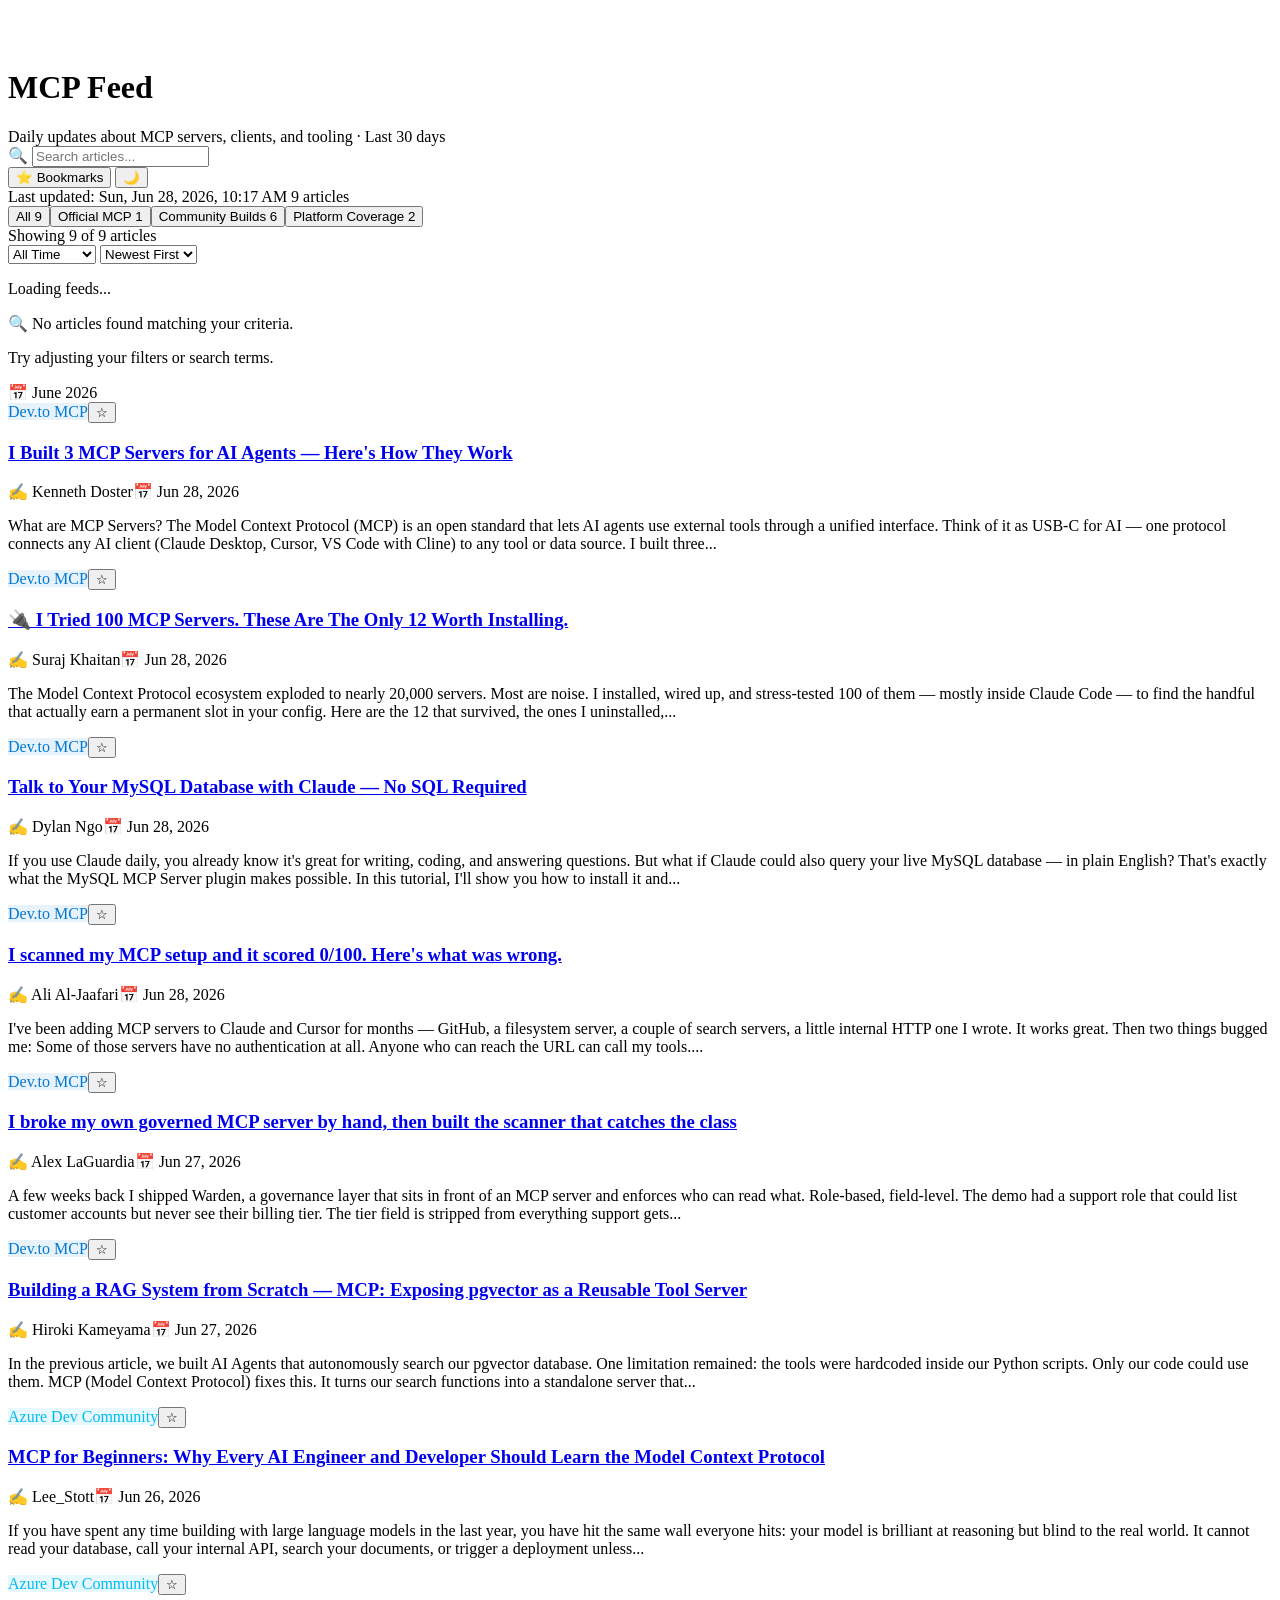
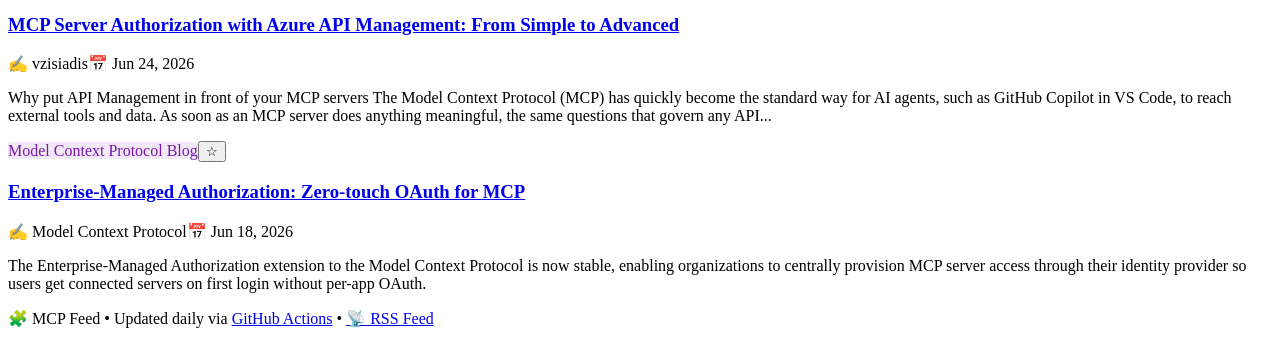
==== index.html @ 8c9f52d8 "All" ====
<!DOCTYPE html>
<html lang="en" data-theme="light">
<head>
  <meta charset="UTF-8">
  <meta name="viewport" content="width=device-width, initial-scale=1.0">
  <title>MCP Feed</title>
  <meta name="description" content="Daily aggregated news about Model Context Protocol (MCP) servers, clients, tooling, and security.">
  <!-- Open Graph -->
  <meta property="og:type" content="website">
  <meta property="og:title" content="MCP Feed">
  <meta property="og:description" content="Daily aggregated news about Model Context Protocol (MCP) servers, clients, tooling, and security.">
  <meta property="og:url" content="https://ai-kennis.nl">
  <meta property="og:image" content="https://ai-kennis.nl/og-image.png">
  <meta property="og:image:width" content="1200">
  <meta property="og:image:height" content="630">
  <!-- Twitter Card -->
  <meta name="twitter:card" content="summary_large_image">
  <meta name="twitter:title" content="MCP Feed">
  <meta name="twitter:description" content="Daily aggregated news about Model Context Protocol (MCP) servers, clients, tooling, and security.">
  <meta name="twitter:image" content="https://ai-kennis.nl/og-image.png">
  <!-- PWA -->
  <meta name="theme-color" content="#0078D4">
  <link rel="manifest" href="manifest.json">
  <link rel="apple-touch-icon" href="icons/icon-192.png">
  <!-- RSS -->
  <link rel="alternate" type="application/rss+xml" title="MCP Feed" href="data/mcp-feed.xml">
  <link rel="icon" href="data:image/svg+xml,<svg xmlns=%22http://www.w3.org/2000/svg%22 viewBox=%220 0 100 100%22><text y=%22.9em%22 font-size=%2290%22>☁️</text></svg>">
  <link rel="stylesheet" href="css/styles.css">
  <!-- Google Analytics -->
  <script async src="https://www.googletagmanager.com/gtag/js?id=G-DWJ9GXBL0M"></script>
  <script>
    window.dataLayer = window.dataLayer || [];
    function gtag(){dataLayer.push(arguments);}
    gtag('js', new Date());
    gtag('config', 'G-DWJ9GXBL0M');
  </script>
  <!-- Microsoft Clarity -->
  <script type="text/javascript">
    (function(c,l,a,r,i,t,y){
        c[a]=c[a]||function(){(c[a].q=c[a].q||[]).push(arguments)};
        t=l.createElement(r);t.async=1;t.src="https://www.clarity.ms/tag/"+i;
        y=l.getElementsByTagName(r)[0];y.parentNode.insertBefore(t,y);
    })(window, document, "clarity", "script", "vub6kkd744");
  </script>
</head>
<body>
  <header>
    <div class="header-content">
      <div class="logo">
        <svg width="36" height="36" viewBox="0 0 96 96" fill="none" xmlns="http://www.w3.org/2000/svg">
          <path d="M27.2 69.6L47.6 24H58.8L34 69.6H27.2ZM20 69.6L40.4 24H51.6L26.8 69.6H20ZM56.4 69.6L64 54.4L70.4 40L76 69.6H56.4Z" fill="white"/>
        </svg>
        <div>
          <h1>MCP Feed</h1>
          <span class="subtitle">Daily updates about MCP servers, clients, and tooling · Last 30 days</span>
        </div>
      </div>
      <div class="header-actions">
        <div class="search-box">
          <span class="search-icon">🔍</span>
          <input type="text" id="search-input" placeholder="Search articles..." autocomplete="off">
        </div>
        <button id="bookmarks-toggle" title="Show bookmarked articles">⭐ Bookmarks</button>
        <button id="theme-toggle" title="Toggle dark mode">🌙</button>
      </div>
    </div>
    <div class="stats-bar">
      <span id="last-updated">Loading...</span>
      <span id="total-count"></span>
    </div>
  </header>

  <div class="filters">
    <div class="filter-scroll">
      <div class="filter-pills" id="filter-pills">
        <button class="pill active" data-filter="all">All</button>
      </div>
    </div>
  </div>

  <main>
    <div id="ai-summary" class="ai-summary" style="display:none;"></div>

    <div class="controls">
      <span id="showing-count"></span>
      <div class="controls-right">
        <select id="date-filter">
          <option value="all">All Time</option>
          <option value="today">Today</option>
          <option value="week">This Week</option>
          <option value="month">This Month</option>
        </select>
        <select id="sort-by">
          <option value="date-desc">Newest First</option>
          <option value="date-asc">Oldest First</option>
          <option value="blog">By Blog</option>
        </select>
      </div>
    </div>

    <div id="loading" class="loading">
      <div class="loading-spinner"></div>
      <p>Loading feeds...</p>
    </div>

    <div id="no-results" class="no-results">
      <p>🔍 No articles found matching your criteria.</p>
      <p>Try adjusting your filters or search terms.</p>
    </div>

    <div class="articles-grid" id="articles-grid"></div>
  </main>

  <div class="toast" id="toast"></div>

  <footer>
    <p>🧩 MCP Feed &bull; Updated daily via <a href="https://github.com/RemseyMailjard/mcpnewsfeed" target="_blank" rel="noopener">GitHub Actions</a> &bull; <a href="data/mcp-feed.xml" target="_blank" rel="noopener">📡 RSS Feed</a></p>
  </footer>

  <script src="js/app.js"></script>
</body>
</html>
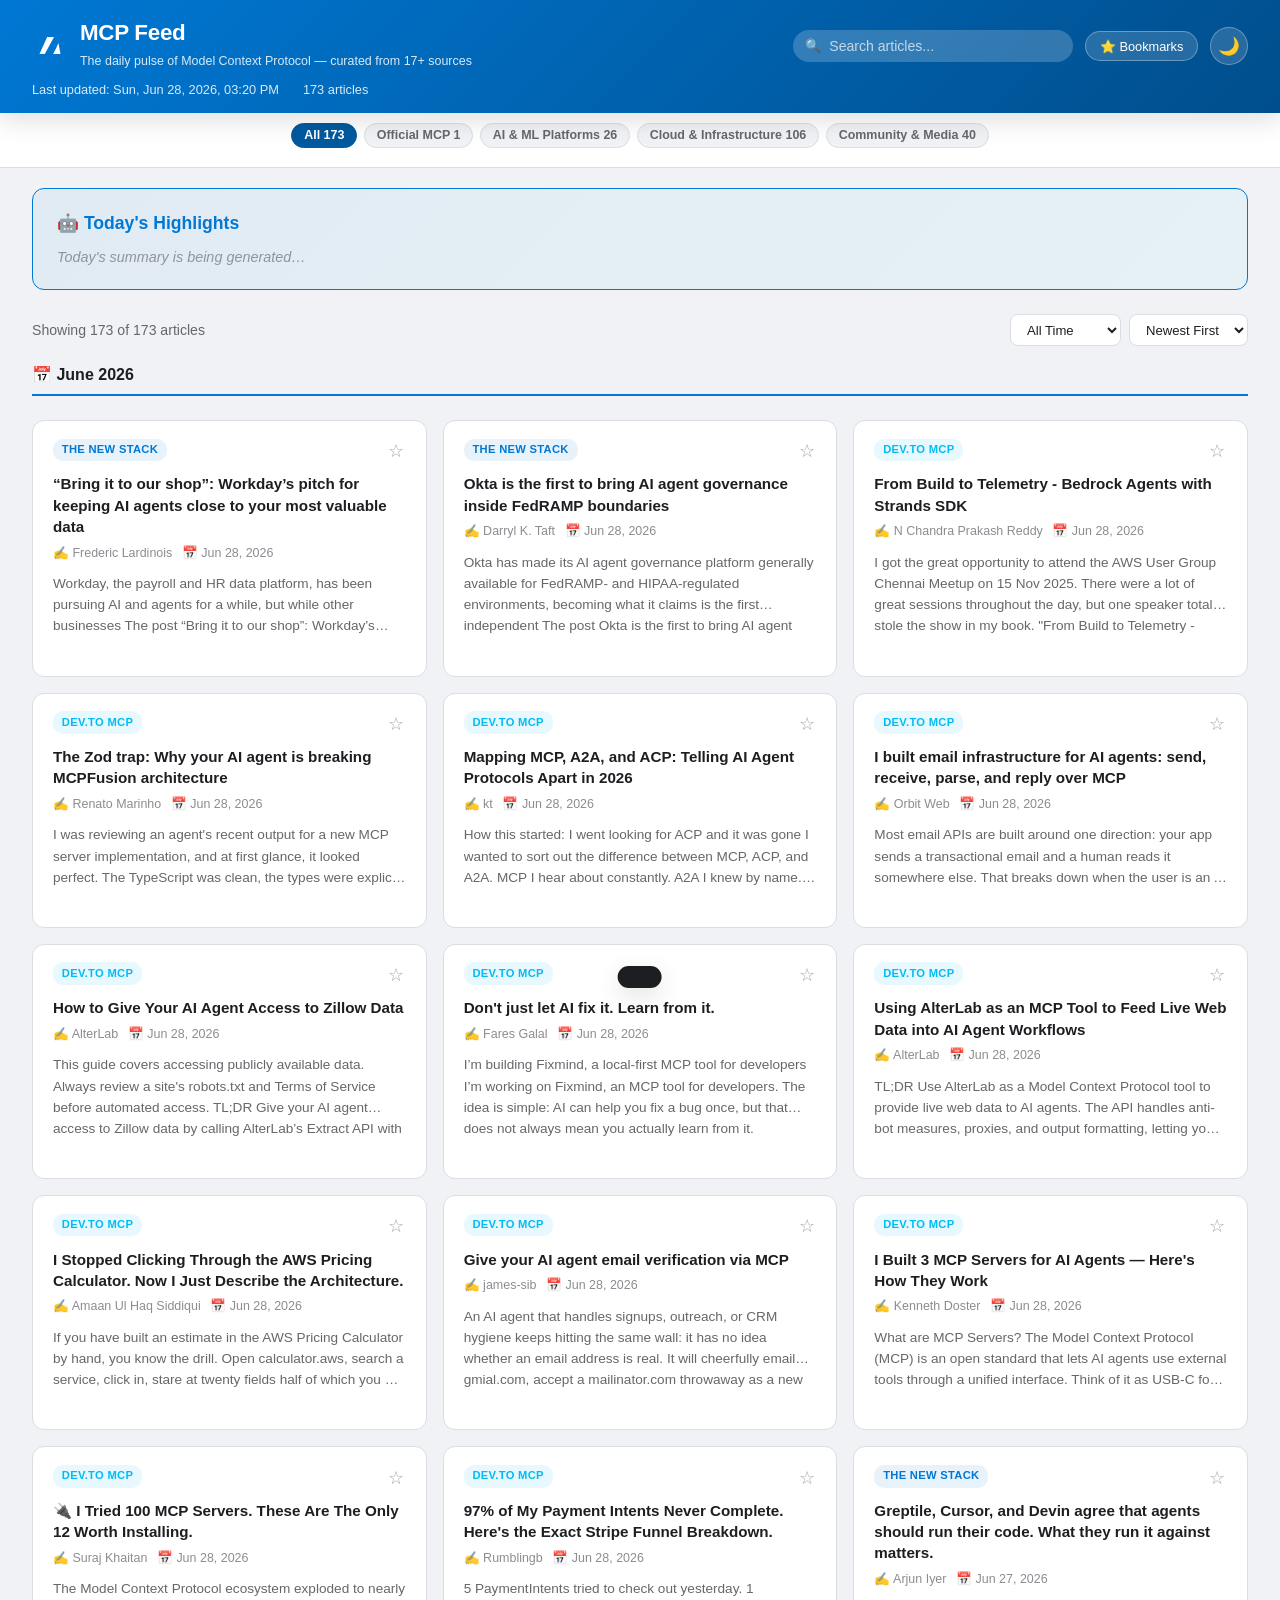
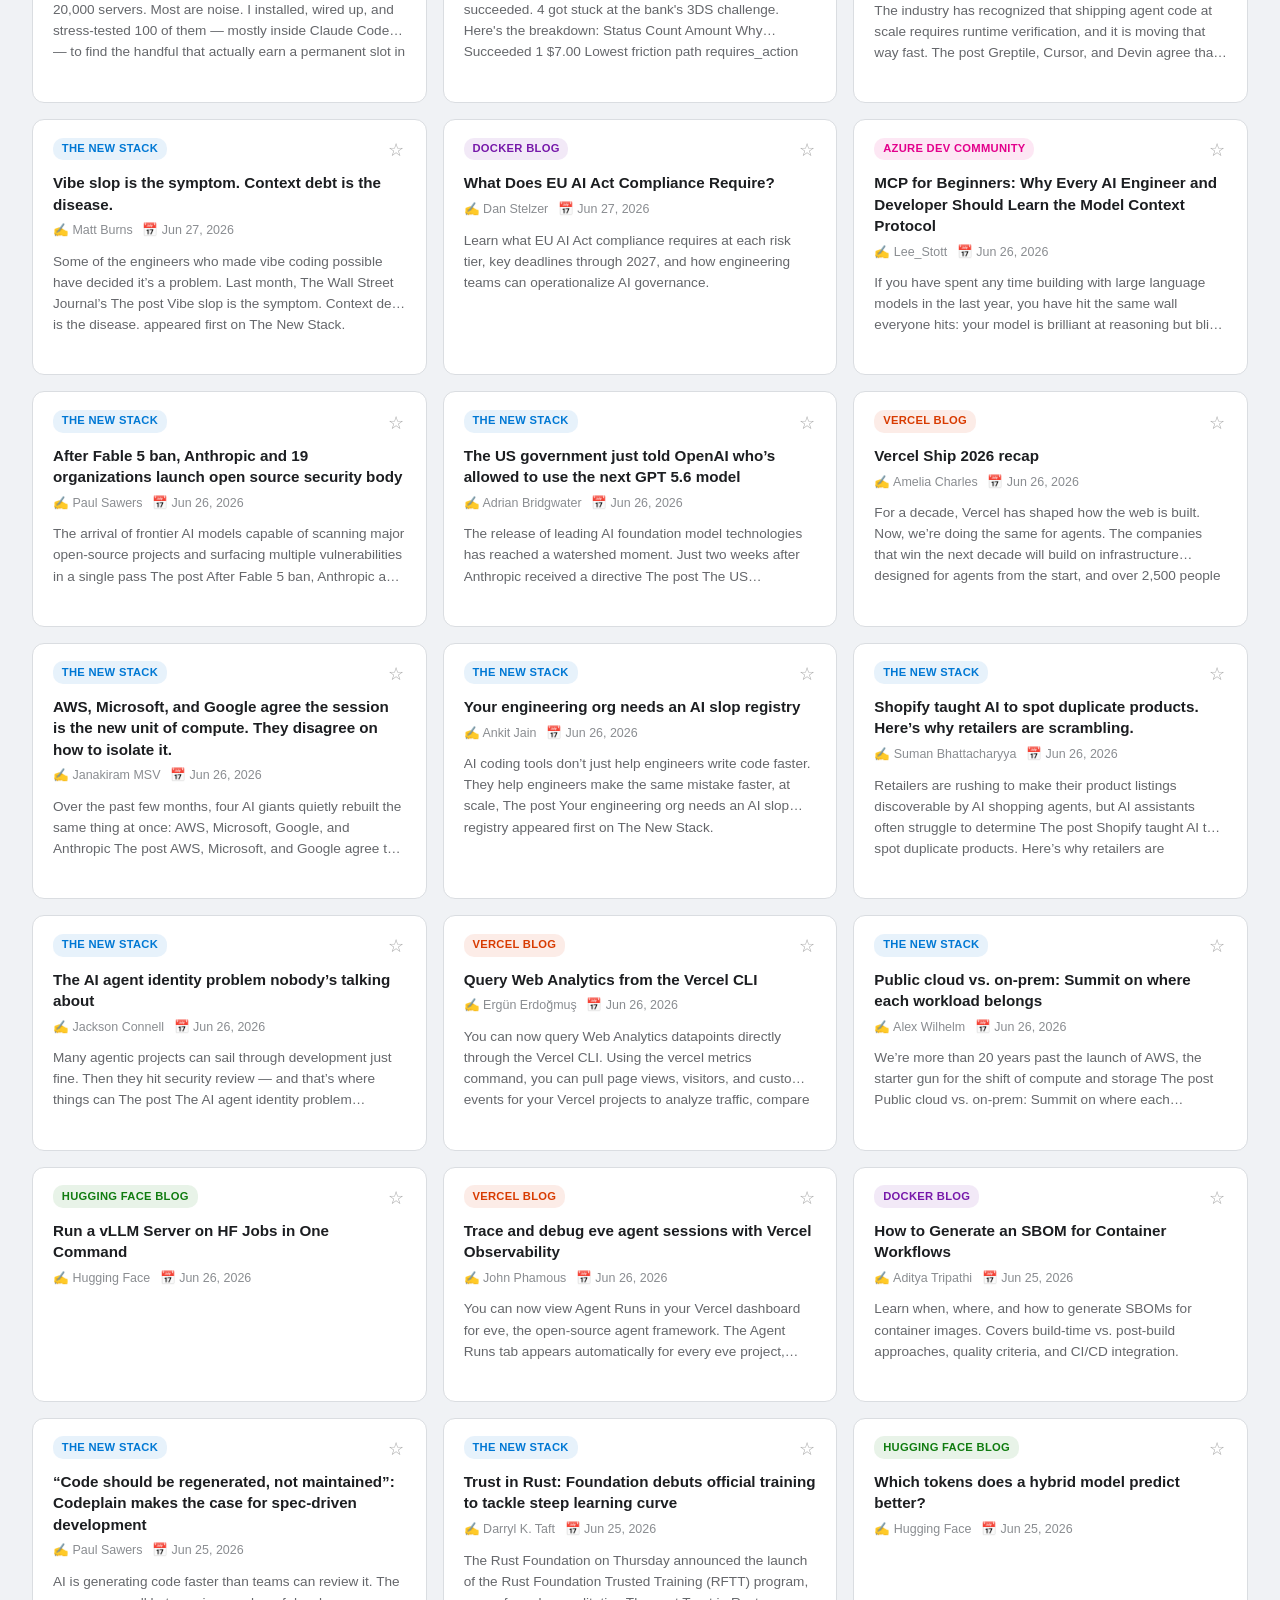
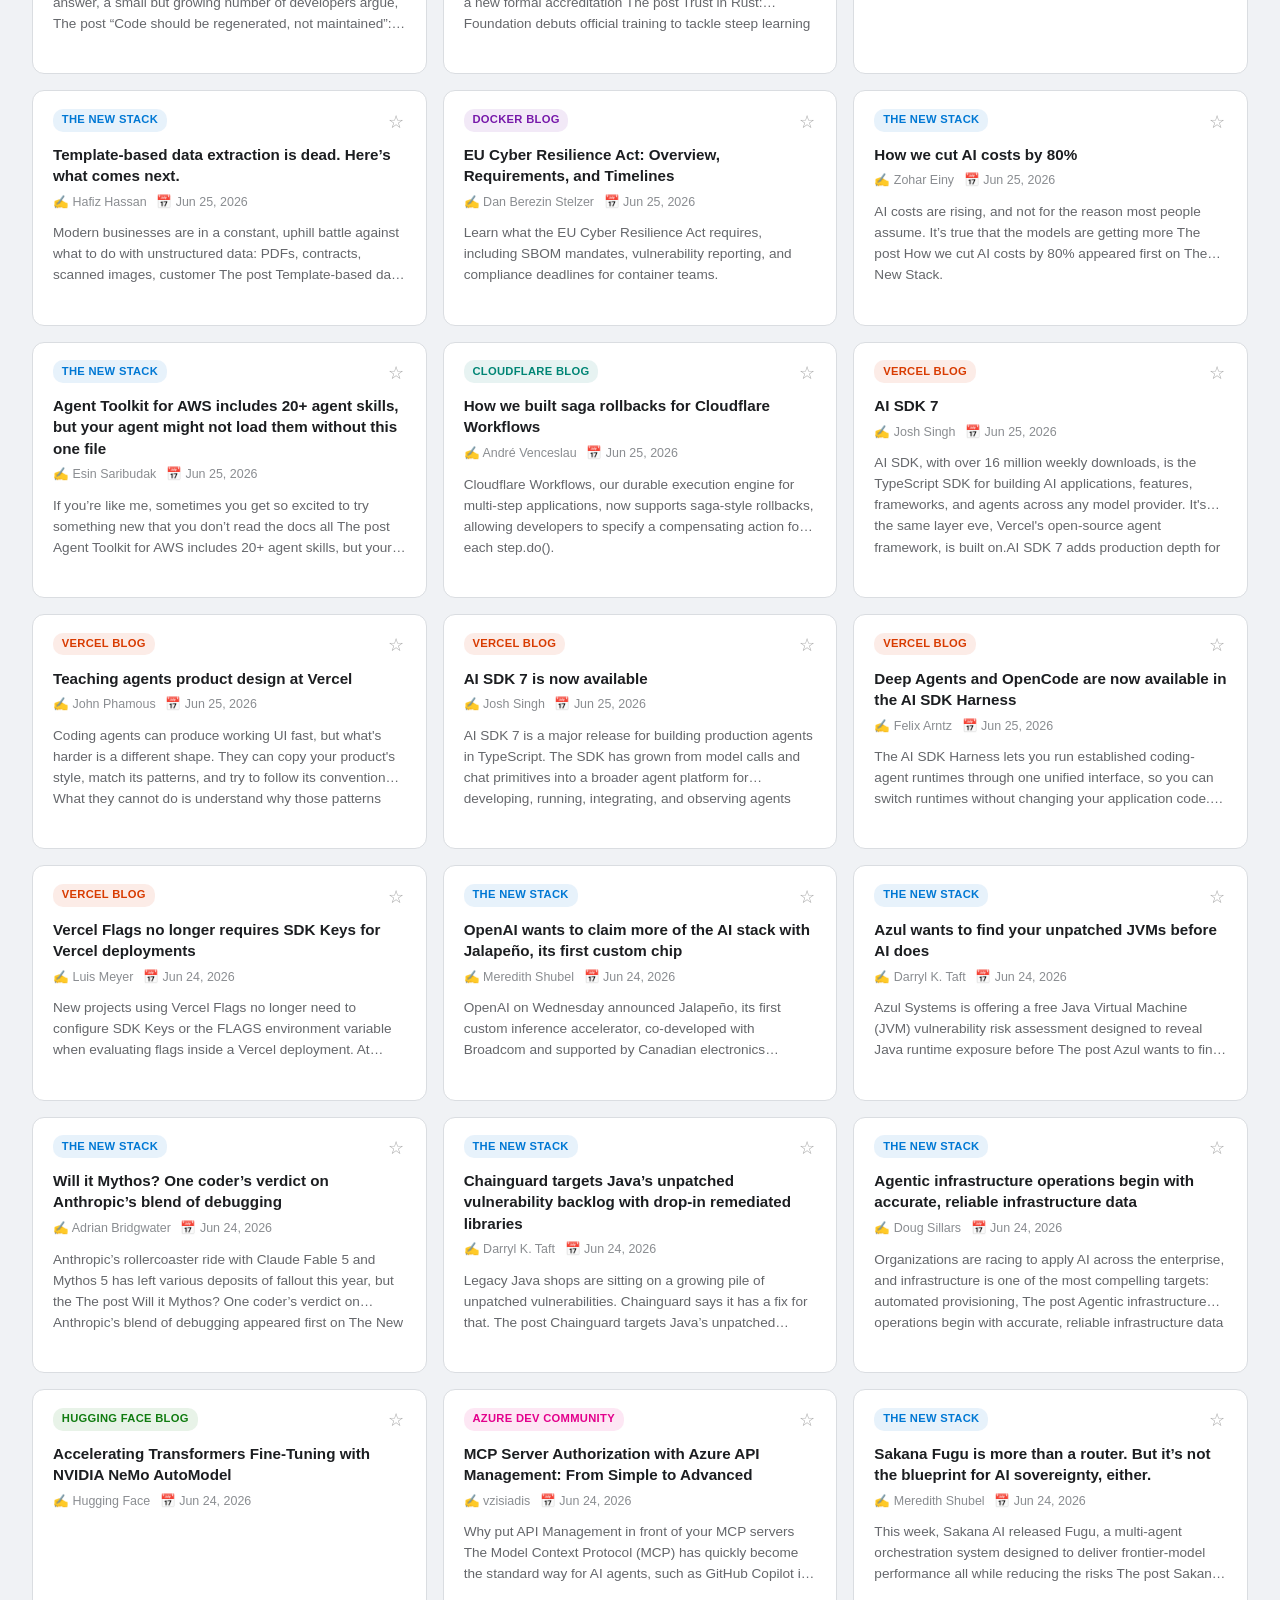
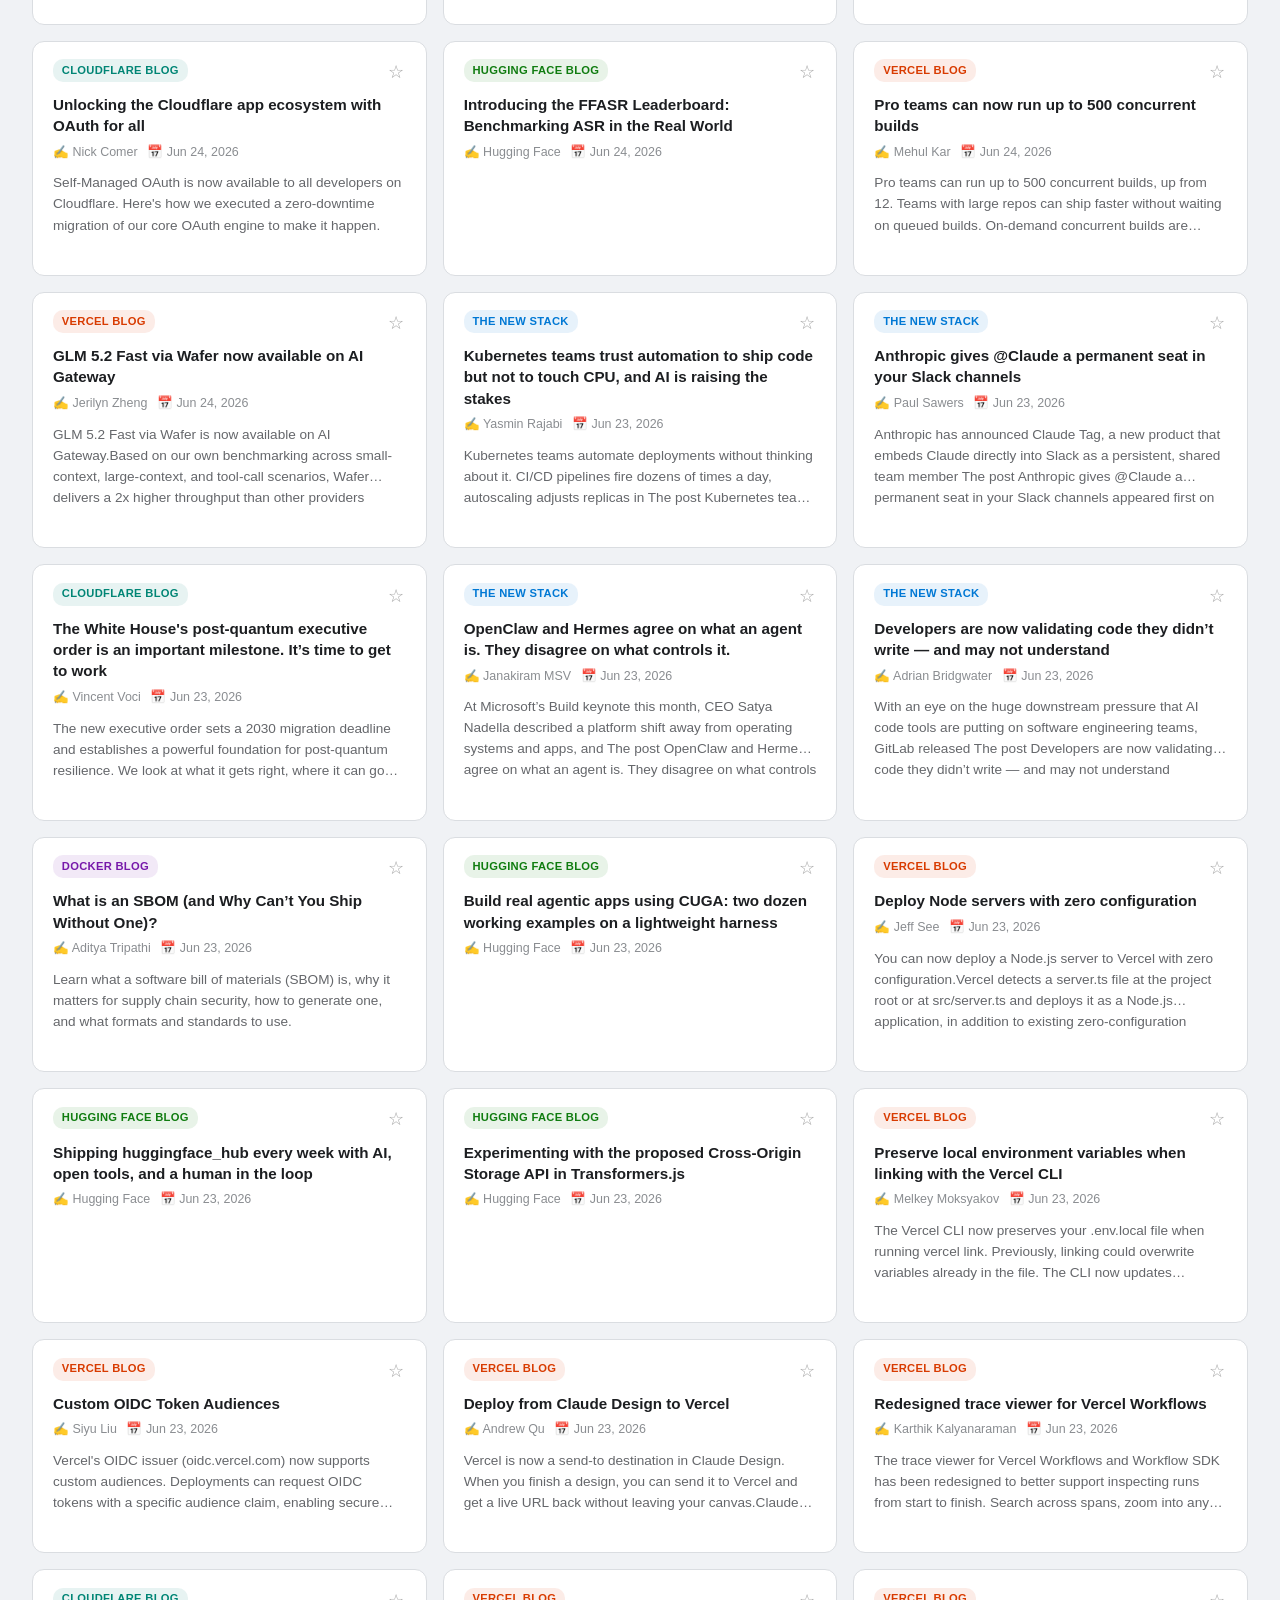
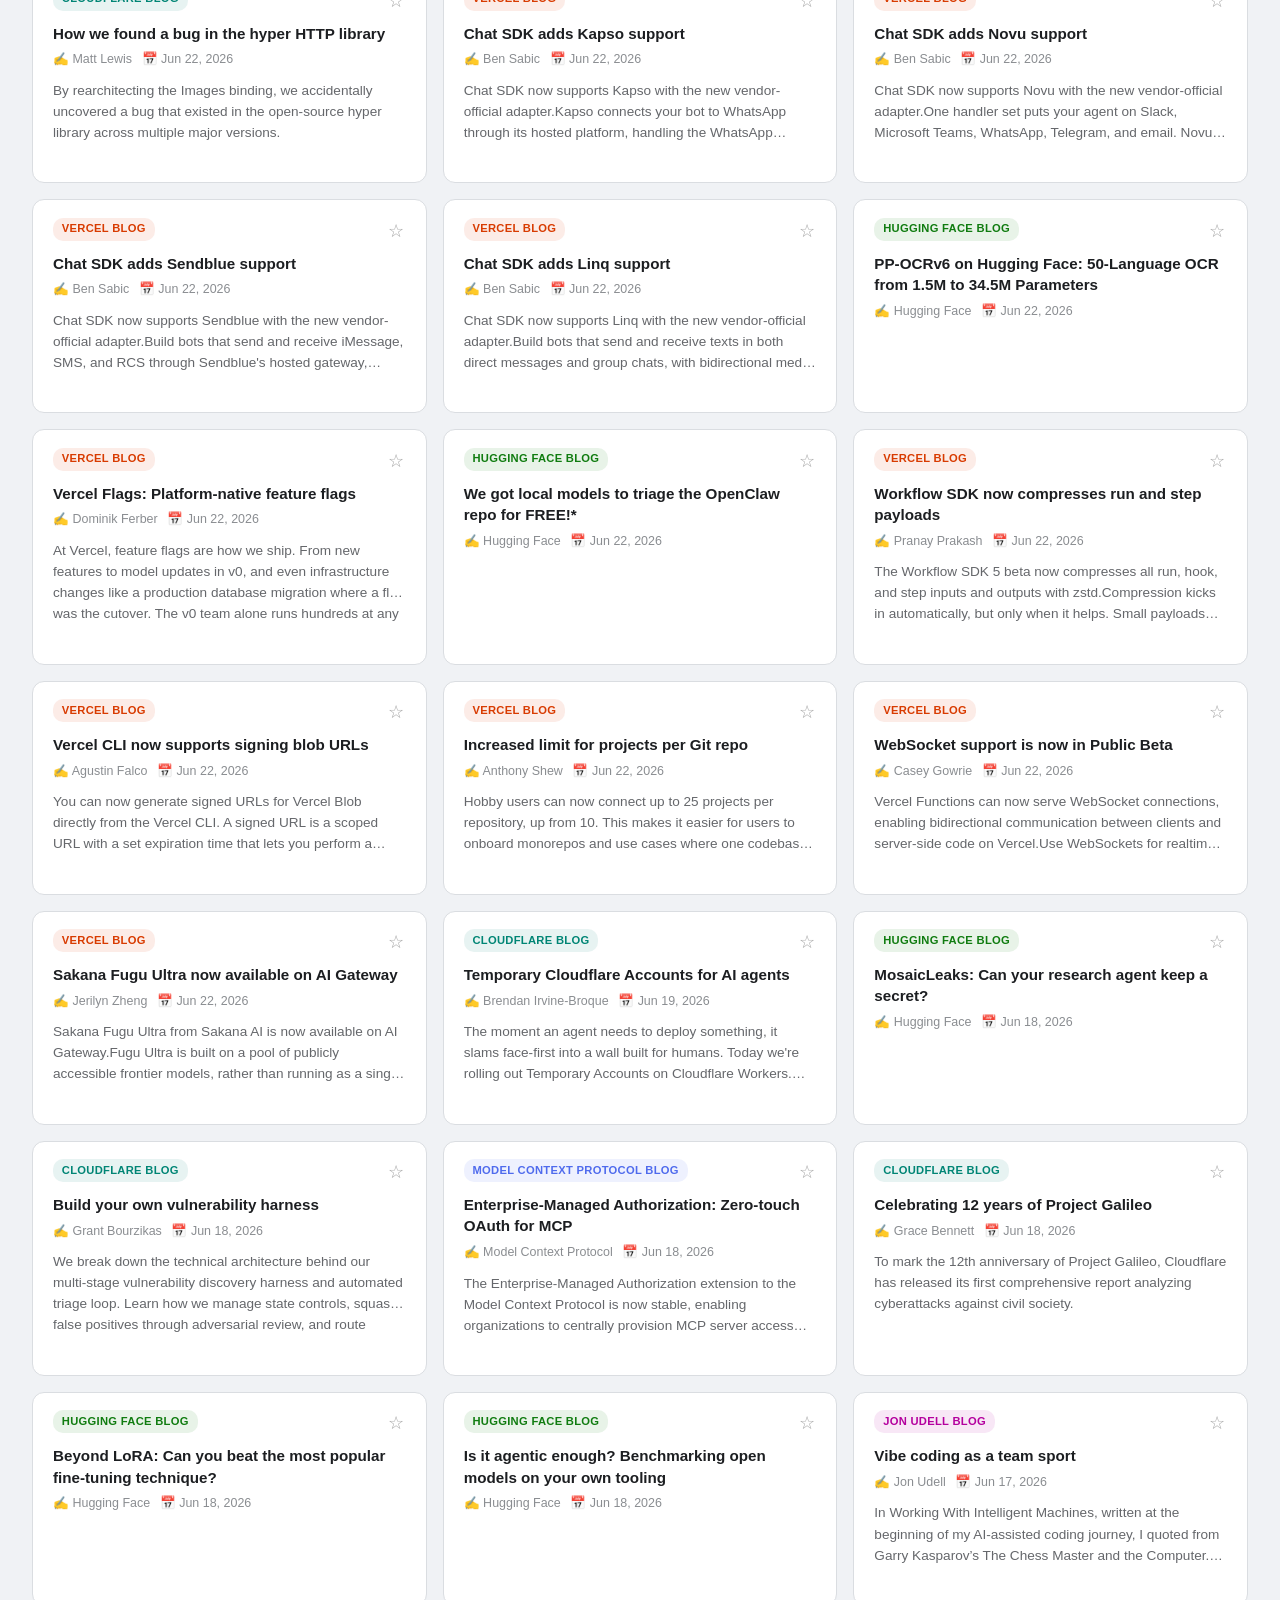
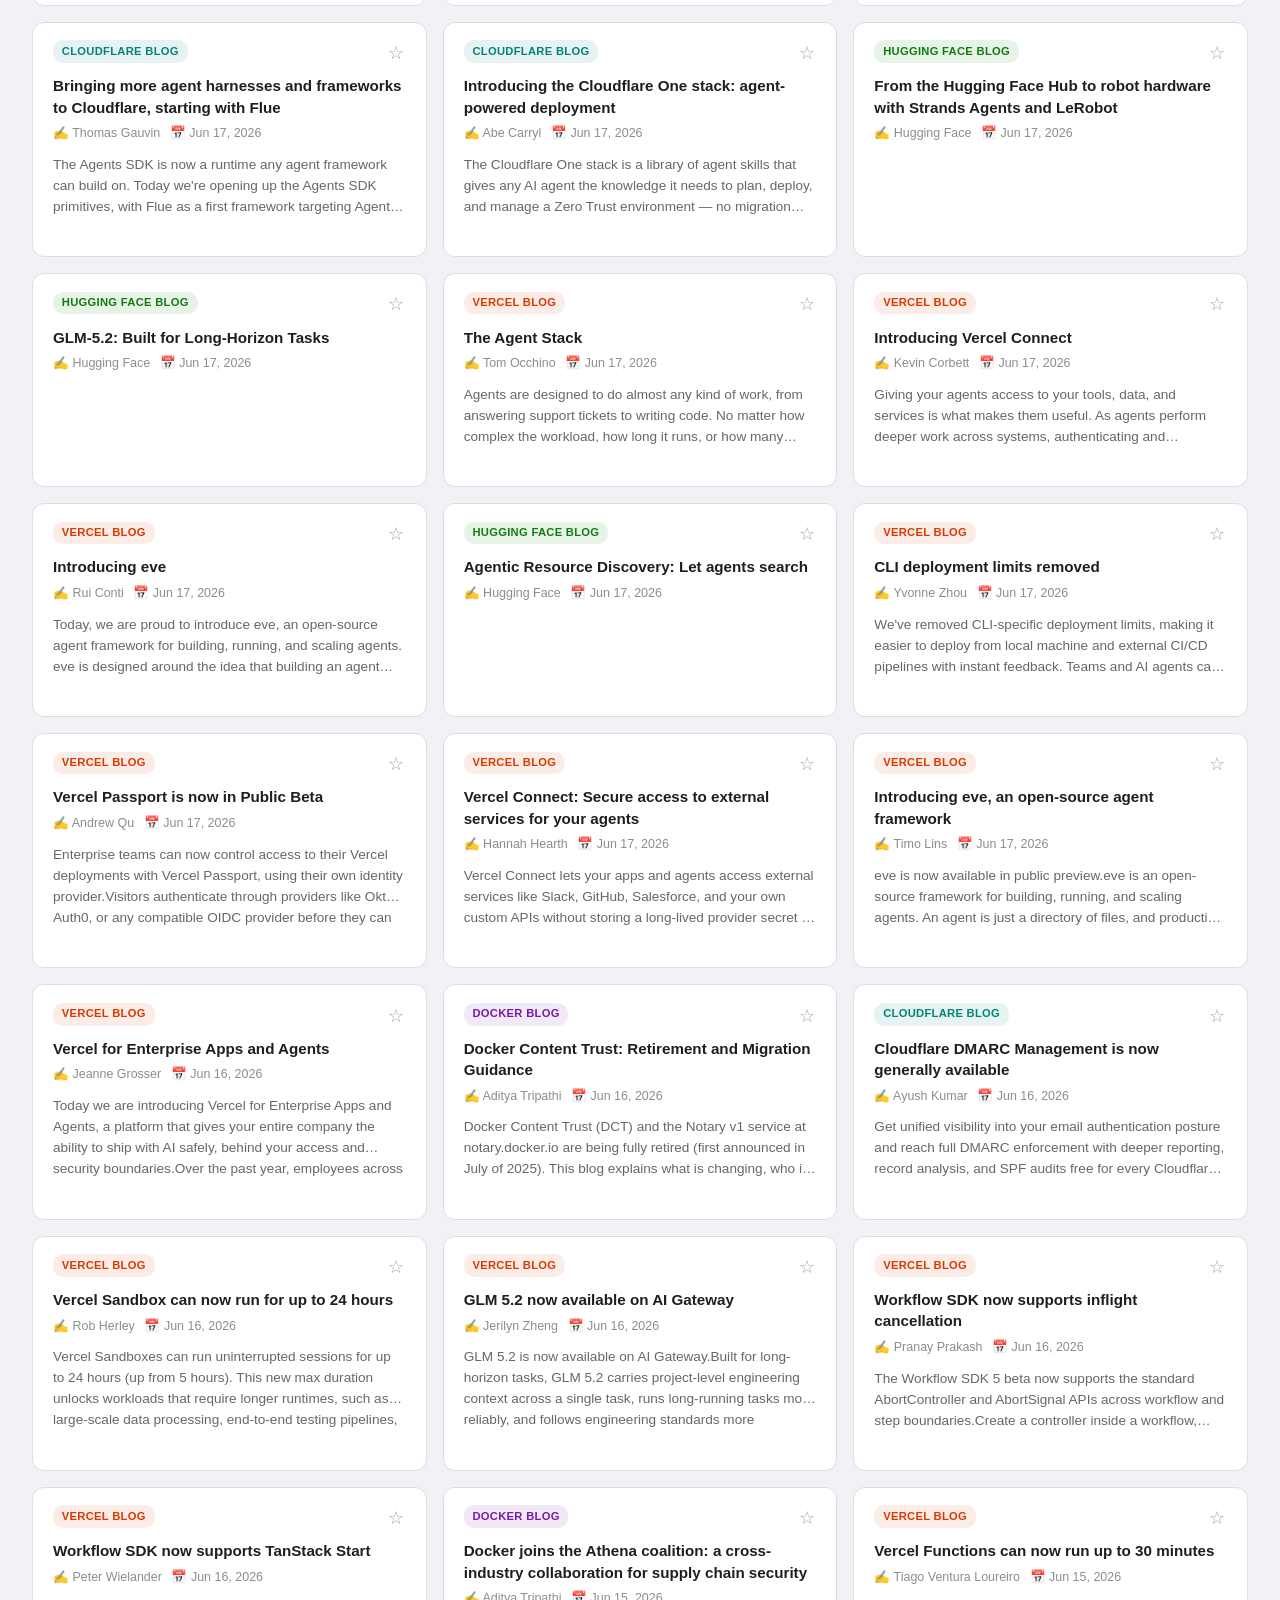
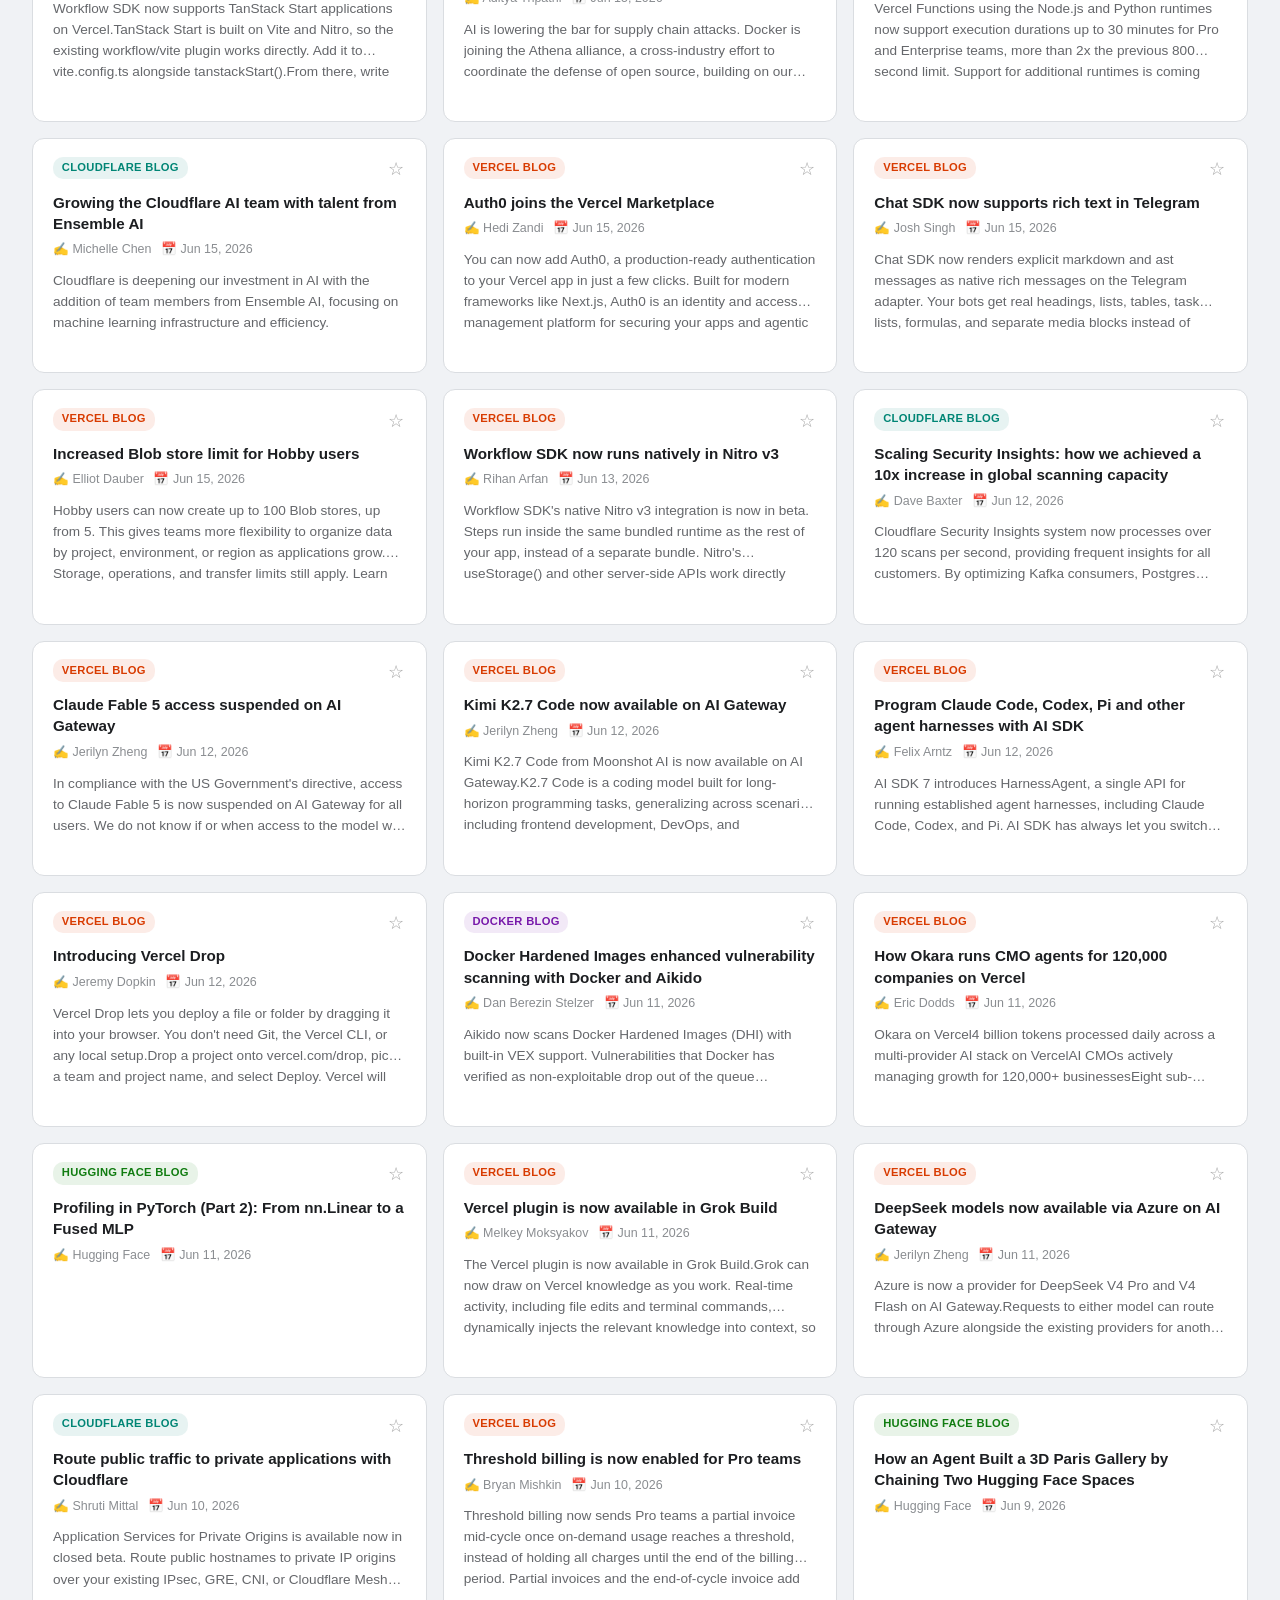
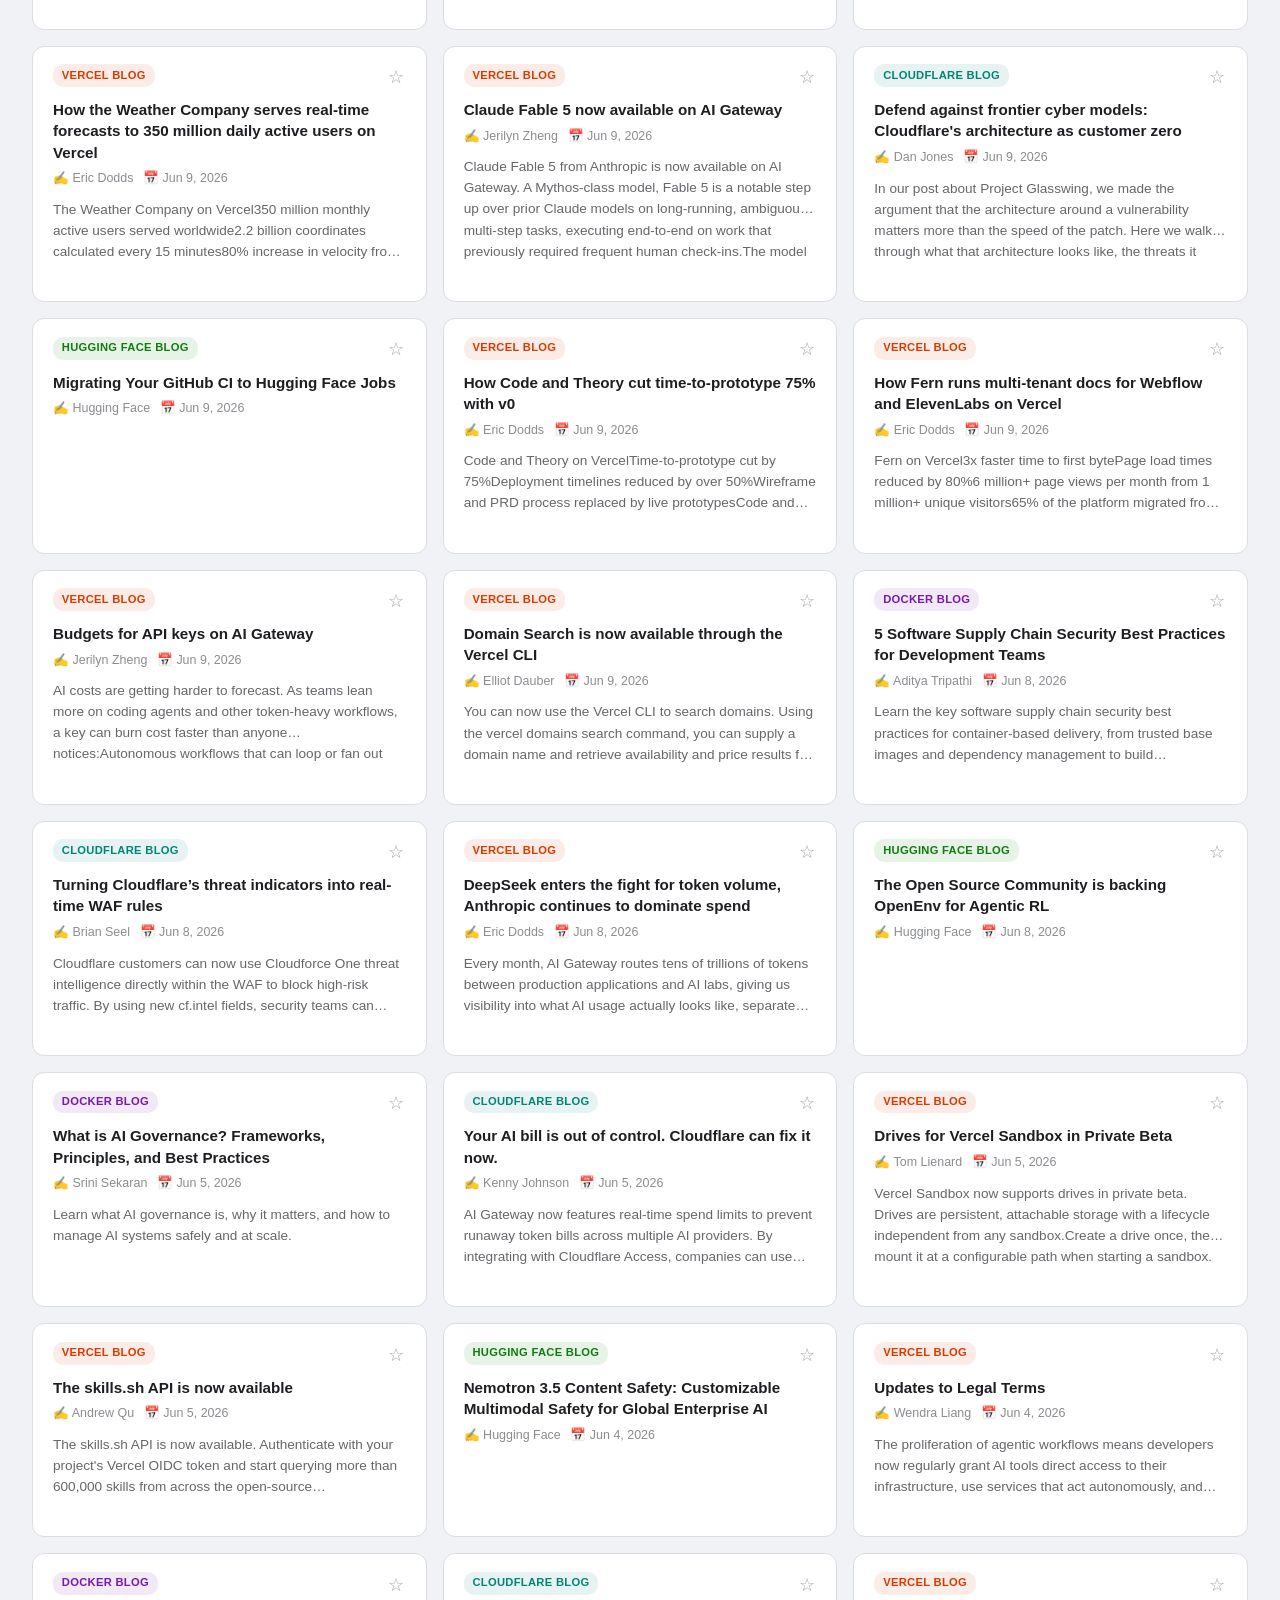
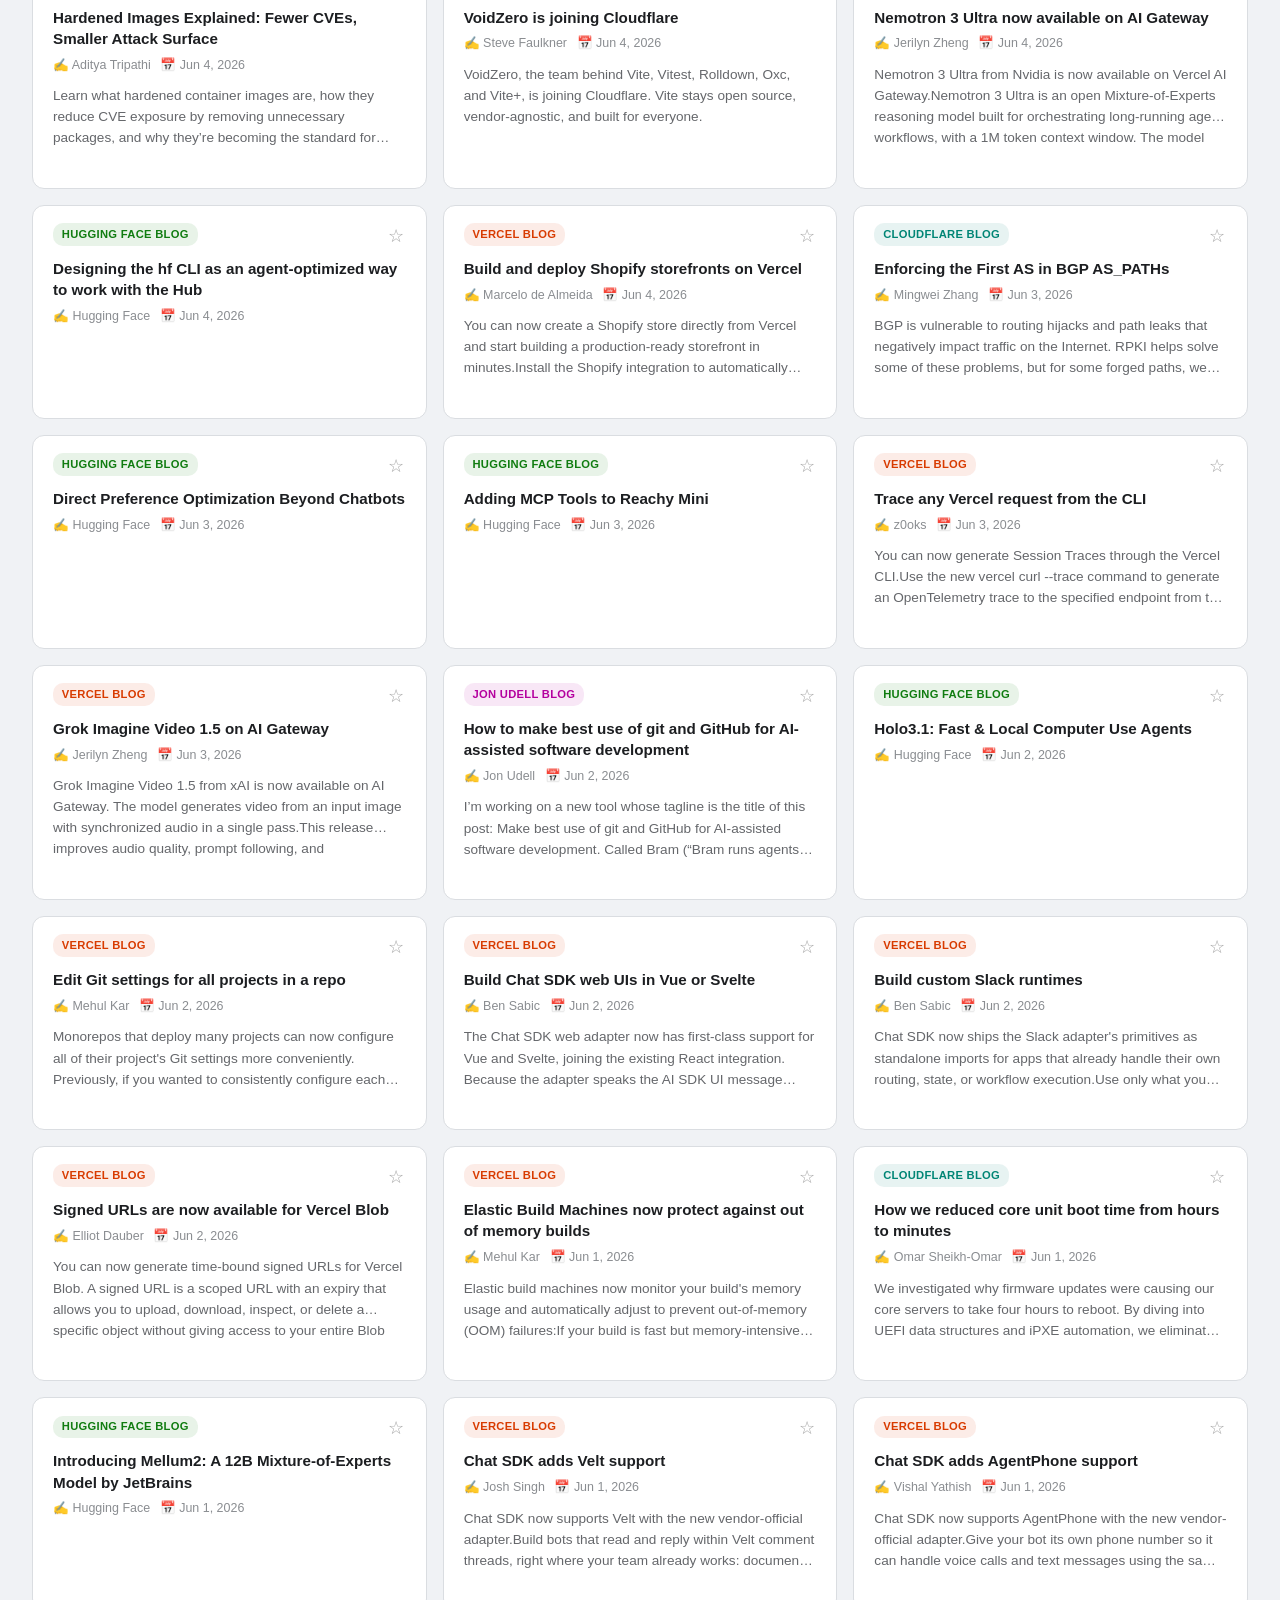
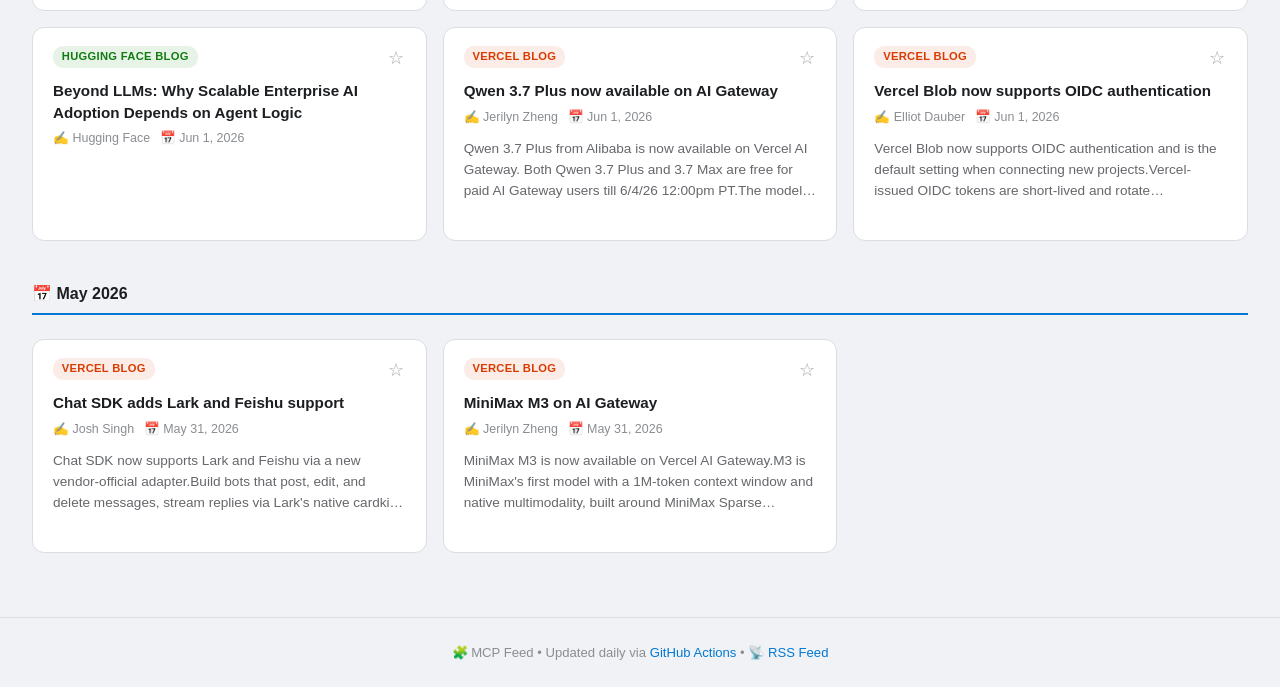
==== commit e83fc93b: "Dual daily updates, homepage tagline, and always-visible AI summary - Cron changed to 07:00 and 19:0" ====
--- a/index.html
+++ b/index.html
@@ -4,20 +4,20 @@
   <meta charset="UTF-8">
   <meta name="viewport" content="width=device-width, initial-scale=1.0">
   <title>MCP Feed</title>
-  <meta name="description" content="Daily aggregated news about Model Context Protocol (MCP) servers, clients, tooling, and security.">
+  <meta name="description" content="The daily pulse of Model Context Protocol — curated from 17+ sources. Updated twice daily.">
   <!-- Open Graph -->
   <meta property="og:type" content="website">
   <meta property="og:title" content="MCP Feed">
-  <meta property="og:description" content="Daily aggregated news about Model Context Protocol (MCP) servers, clients, tooling, and security.">
-  <meta property="og:url" content="https://ai-kennis.nl">
-  <meta property="og:image" content="https://ai-kennis.nl/og-image.png">
+  <meta property="og:description" content="The daily pulse of Model Context Protocol — curated from 17+ sources. Updated twice daily.">
+  <meta property="og:url" content="https://mcp.news">
+  <meta property="og:image" content="https://mcp.news/og-image.png">
   <meta property="og:image:width" content="1200">
   <meta property="og:image:height" content="630">
   <!-- Twitter Card -->
   <meta name="twitter:card" content="summary_large_image">
   <meta name="twitter:title" content="MCP Feed">
-  <meta name="twitter:description" content="Daily aggregated news about Model Context Protocol (MCP) servers, clients, tooling, and security.">
-  <meta name="twitter:image" content="https://ai-kennis.nl/og-image.png">
+  <meta name="twitter:description" content="The daily pulse of Model Context Protocol — curated from 17+ sources. Updated twice daily.">
+  <meta name="twitter:image" content="https://mcp.news/og-image.png">
   <!-- PWA -->
   <meta name="theme-color" content="#0078D4">
   <link rel="manifest" href="manifest.json">
@@ -52,7 +52,7 @@
         </svg>
         <div>
           <h1>MCP Feed</h1>
-          <span class="subtitle">Daily updates about MCP servers, clients, and tooling · Last 30 days</span>
+          <span class="subtitle">The daily pulse of Model Context Protocol — curated from 17+ sources</span>
         </div>
       </div>
       <div class="header-actions">
@@ -79,7 +79,7 @@
   </div>
 
   <main>
-    <div id="ai-summary" class="ai-summary" style="display:none;"></div>
+    <div id="ai-summary" class="ai-summary"></div>
 
     <div class="controls">
       <span id="showing-count"></span>
--- a/css/styles.css
+++ b/css/styles.css
@@ -0,0 +1,775 @@
+/* ===== Design Tokens ===== */
+:root {
+  --bg-primary: #f0f2f5;
+  --bg-secondary: #ffffff;
+  --bg-tertiary: #e4e6eb;
+  --text-primary: #1c1e21;
+  --text-secondary: #65676b;
+  --text-tertiary: #8a8d91;
+  --border-color: #dadde1;
+  --azure-blue: #0078D4;
+  --azure-blue-light: #50E6FF;
+  --azure-blue-dark: #005A9E;
+  --shadow-sm: 0 1px 2px rgba(0, 0, 0, 0.06);
+  --shadow-md: 0 4px 12px rgba(0, 0, 0, 0.08);
+  --shadow-lg: 0 8px 24px rgba(0, 0, 0, 0.12);
+  --radius-sm: 8px;
+  --radius-md: 12px;
+  --radius-lg: 16px;
+  --transition: 0.2s ease;
+}
+
+[data-theme="dark"] {
+  --bg-primary: #18191a;
+  --bg-secondary: #242526;
+  --bg-tertiary: #3a3b3c;
+  --text-primary: #e4e6eb;
+  --text-secondary: #b0b3b8;
+  --text-tertiary: #6c757d;
+  --border-color: #3a3b3c;
+  --shadow-sm: 0 1px 2px rgba(0, 0, 0, 0.3);
+  --shadow-md: 0 4px 12px rgba(0, 0, 0, 0.4);
+  --shadow-lg: 0 8px 24px rgba(0, 0, 0, 0.5);
+}
+
+/* ===== Reset ===== */
+*,
+*::before,
+*::after {
+  margin: 0;
+  padding: 0;
+  box-sizing: border-box;
+}
+
+body {
+  font-family: -apple-system, BlinkMacSystemFont, "Segoe UI", Roboto, Helvetica, Arial, sans-serif;
+  background-color: var(--bg-primary);
+  color: var(--text-primary);
+  transition: background-color var(--transition), color var(--transition);
+  line-height: 1.6;
+  min-height: 100vh;
+}
+
+/* ===== Header ===== */
+header {
+  background: linear-gradient(135deg, #0078D4 0%, #004E8C 100%);
+  color: white;
+  padding: 1.25rem 2rem 0.75rem;
+  position: sticky;
+  top: 0;
+  z-index: 100;
+  box-shadow: var(--shadow-lg);
+}
+
+.header-content {
+  max-width: 1440px;
+  margin: 0 auto;
+  display: flex;
+  align-items: center;
+  justify-content: space-between;
+  gap: 1rem;
+  flex-wrap: wrap;
+}
+
+.logo {
+  display: flex;
+  align-items: center;
+  gap: 0.75rem;
+}
+
+.logo h1 {
+  font-size: 1.4rem;
+  font-weight: 700;
+  letter-spacing: -0.3px;
+  line-height: 1.2;
+}
+
+.logo .subtitle {
+  font-size: 0.78rem;
+  opacity: 0.85;
+  font-weight: 400;
+}
+
+.header-actions {
+  display: flex;
+  align-items: center;
+  gap: 0.75rem;
+}
+
+.search-box {
+  position: relative;
+}
+
+.search-box .search-icon {
+  position: absolute;
+  left: 0.75rem;
+  top: 50%;
+  transform: translateY(-50%);
+  font-size: 0.8rem;
+  pointer-events: none;
+}
+
+.search-box input {
+  padding: 0.5rem 1rem 0.5rem 2.25rem;
+  border: none;
+  border-radius: 24px;
+  background: rgba(255, 255, 255, 0.2);
+  color: white;
+  font-size: 0.88rem;
+  width: 280px;
+  outline: none;
+  transition: background var(--transition), width var(--transition);
+}
+
+.search-box input::placeholder {
+  color: rgba(255, 255, 255, 0.7);
+}
+
+.search-box input:focus {
+  background: rgba(255, 255, 255, 0.3);
+  width: 340px;
+}
+
+#bookmarks-toggle {
+  background: rgba(255, 255, 255, 0.15);
+  border: 1px solid rgba(255, 255, 255, 0.3);
+  color: white;
+  padding: 0.4rem 0.85rem;
+  border-radius: 20px;
+  cursor: pointer;
+  font-size: 0.8rem;
+  transition: all var(--transition);
+  white-space: nowrap;
+}
+
+#bookmarks-toggle:hover {
+  background: rgba(255, 255, 255, 0.25);
+}
+
+#bookmarks-toggle.active {
+  background: #f59e0b;
+  border-color: #f59e0b;
+}
+
+#theme-toggle {
+  background: rgba(255, 255, 255, 0.15);
+  border: 1px solid rgba(255, 255, 255, 0.3);
+  color: white;
+  width: 38px;
+  height: 38px;
+  border-radius: 50%;
+  cursor: pointer;
+  font-size: 1.1rem;
+  display: flex;
+  align-items: center;
+  justify-content: center;
+  transition: background var(--transition);
+}
+
+#theme-toggle:hover {
+  background: rgba(255, 255, 255, 0.25);
+}
+
+.stats-bar {
+  max-width: 1440px;
+  margin: 0.5rem auto 0;
+  display: flex;
+  gap: 1.5rem;
+  font-size: 0.8rem;
+  opacity: 0.85;
+}
+
+/* ===== Filters ===== */
+.filters {
+  background: var(--bg-secondary);
+  border-bottom: 1px solid var(--border-color);
+  padding: 0.6rem 2rem;
+  position: sticky;
+  top: 88px;
+  z-index: 90;
+  transition: background var(--transition), border-color var(--transition);
+}
+
+.filter-scroll {
+  max-width: 1440px;
+  margin: 0 auto;
+  overflow-x: auto;
+  -webkit-overflow-scrolling: touch;
+  scrollbar-width: thin;
+}
+
+.filter-pills {
+  display: flex;
+  gap: 0.4rem;
+  flex-wrap: wrap;
+  padding-bottom: 0.15rem;
+}
+
+.pill {
+  padding: 0.3rem 0.75rem;
+  border-radius: 20px;
+  border: 1px solid var(--border-color);
+  background: var(--bg-primary);
+  color: var(--text-secondary);
+  font-size: 0.78rem;
+  cursor: pointer;
+  white-space: nowrap;
+  transition: all var(--transition);
+  font-family: inherit;
+}
+
+.pill:hover {
+  border-color: var(--azure-blue);
+  color: var(--azure-blue);
+}
+
+.pill.active {
+  background: var(--azure-blue);
+  color: white;
+  border-color: var(--azure-blue);
+}
+
+.pill .count {
+  display: inline-block;
+  background: rgba(0, 0, 0, 0.1);
+  padding: 0.05rem 0.4rem;
+  border-radius: 10px;
+  font-size: 0.72rem;
+  margin-left: 0.3rem;
+}
+
+.pill.active .count {
+  background: rgba(255, 255, 255, 0.25);
+}
+
+/* ===== Main Content ===== */
+main {
+  max-width: 1440px;
+  margin: 0 auto;
+  padding: 1.25rem 2rem 2rem;
+}
+
+.controls {
+  display: flex;
+  justify-content: space-between;
+  align-items: center;
+  margin-bottom: 1rem;
+  flex-wrap: wrap;
+  gap: 0.75rem;
+}
+
+.controls-right {
+  display: flex;
+  gap: 0.5rem;
+  align-items: center;
+}
+
+#showing-count {
+  font-size: 0.88rem;
+  color: var(--text-secondary);
+}
+
+#date-filter,
+#sort-by {
+  padding: 0.4rem 0.75rem;
+  border: 1px solid var(--border-color);
+  border-radius: var(--radius-sm);
+  background: var(--bg-secondary);
+  color: var(--text-primary);
+  font-size: 0.82rem;
+  cursor: pointer;
+  font-family: inherit;
+  transition: border-color var(--transition);
+}
+
+#date-filter:focus,
+#sort-by:focus {
+  border-color: var(--azure-blue);
+  outline: none;
+}
+
+/* ===== Date Group Headers ===== */
+.date-group-header {
+  grid-column: 1 / -1;
+  font-size: 1rem;
+  font-weight: 600;
+  color: var(--text-primary);
+  margin: 1.5rem 0 0.5rem;
+  padding-bottom: 0.4rem;
+  border-bottom: 2px solid var(--azure-blue);
+  display: flex;
+  align-items: center;
+  gap: 0.4rem;
+}
+
+.date-group-header:first-child {
+  margin-top: 0;
+}
+
+/* ===== Articles Grid ===== */
+.articles-grid {
+  display: grid;
+  grid-template-columns: repeat(auto-fill, minmax(340px, 1fr));
+  gap: 1rem;
+}
+
+/* ===== Article Card ===== */
+.article-card {
+  background: var(--bg-secondary);
+  border-radius: var(--radius-md);
+  border: 1px solid var(--border-color);
+  padding: 1.1rem 1.25rem;
+  display: flex;
+  flex-direction: column;
+  transition: all var(--transition);
+}
+
+.article-card:hover {
+  box-shadow: var(--shadow-md);
+  transform: translateY(-2px);
+}
+
+.card-header {
+  display: flex;
+  justify-content: space-between;
+  align-items: flex-start;
+  margin-bottom: 0.6rem;
+  gap: 0.5rem;
+}
+
+.blog-tag {
+  display: inline-block;
+  padding: 0.15rem 0.55rem;
+  border-radius: 10px;
+  font-size: 0.7rem;
+  font-weight: 600;
+  text-transform: uppercase;
+  letter-spacing: 0.3px;
+  white-space: nowrap;
+  flex-shrink: 0;
+}
+
+.bookmark-btn {
+  background: none;
+  border: none;
+  cursor: pointer;
+  font-size: 1.15rem;
+  padding: 0.1rem;
+  opacity: 0.35;
+  transition: opacity var(--transition), transform var(--transition);
+  flex-shrink: 0;
+}
+
+.bookmark-btn:hover {
+  opacity: 0.8;
+  transform: scale(1.15);
+}
+
+.bookmark-btn.bookmarked {
+  opacity: 1;
+}
+
+.article-title {
+  font-size: 0.95rem;
+  font-weight: 600;
+  line-height: 1.4;
+  margin-bottom: 0.4rem;
+}
+
+.article-title a {
+  color: var(--text-primary);
+  text-decoration: none;
+  transition: color var(--transition);
+}
+
+.article-title a:hover {
+  color: var(--azure-blue);
+}
+
+.article-meta {
+  font-size: 0.78rem;
+  color: var(--text-tertiary);
+  margin-bottom: 0.6rem;
+  display: flex;
+  gap: 0.6rem;
+  flex-wrap: wrap;
+}
+
+.article-summary {
+  font-size: 0.85rem;
+  color: var(--text-secondary);
+  line-height: 1.55;
+  flex: 1;
+  margin-bottom: 0.85rem;
+  display: -webkit-box;
+  -webkit-line-clamp: 3;
+  -webkit-box-orient: vertical;
+  overflow: hidden;
+}
+
+.card-actions {
+  display: flex;
+  gap: 0.4rem;
+  margin-top: auto;
+}
+
+/* ===== Buttons ===== */
+.btn {
+  padding: 0.38rem 0.8rem;
+  border-radius: var(--radius-sm);
+  font-size: 0.78rem;
+  font-weight: 500;
+  cursor: pointer;
+  transition: all var(--transition);
+  text-decoration: none;
+  display: inline-flex;
+  align-items: center;
+  gap: 0.3rem;
+  border: none;
+  font-family: inherit;
+}
+
+.btn-primary {
+  background: var(--azure-blue);
+  color: white;
+}
+
+.btn-primary:hover {
+  background: var(--azure-blue-dark);
+}
+
+.btn-secondary {
+  background: var(--bg-tertiary);
+  color: var(--text-primary);
+}
+
+.btn-secondary:hover {
+  background: var(--border-color);
+}
+
+/* ===== Loading & Empty States ===== */
+.loading,
+.no-results {
+  text-align: center;
+  padding: 4rem 2rem;
+  color: var(--text-secondary);
+  font-size: 1rem;
+  display: none;
+}
+
+.loading.visible,
+.no-results.visible {
+  display: block;
+}
+
+.loading-spinner {
+  display: inline-block;
+  width: 36px;
+  height: 36px;
+  border: 3px solid var(--border-color);
+  border-top-color: var(--azure-blue);
+  border-radius: 50%;
+  animation: spin 0.7s linear infinite;
+  margin-bottom: 1rem;
+}
+
+@keyframes spin {
+  to {
+    transform: rotate(360deg);
+  }
+}
+
+/* ===== Toast ===== */
+.toast {
+  position: fixed;
+  bottom: 2rem;
+  left: 50%;
+  transform: translateX(-50%) translateY(120px);
+  background: var(--text-primary);
+  color: var(--bg-primary);
+  padding: 0.7rem 1.4rem;
+  border-radius: var(--radius-md);
+  font-size: 0.88rem;
+  z-index: 1000;
+  transition: transform 0.3s cubic-bezier(0.4, 0, 0.2, 1);
+  box-shadow: var(--shadow-lg);
+  white-space: nowrap;
+}
+
+.toast.visible {
+  transform: translateX(-50%) translateY(0);
+}
+
+/* ===== Footer ===== */
+footer {
+  text-align: center;
+  padding: 1.5rem 2rem;
+  color: var(--text-tertiary);
+  font-size: 0.82rem;
+  border-top: 1px solid var(--border-color);
+  margin-top: 2rem;
+  transition: border-color var(--transition);
+}
+
+footer a {
+  color: var(--azure-blue);
+  text-decoration: none;
+}
+
+footer a:hover {
+  text-decoration: underline;
+}
+
+/* ===== Responsive ===== */
+@media (max-width: 768px) {
+  header {
+    padding: 1rem;
+  }
+
+  .header-content {
+    flex-direction: column;
+    align-items: stretch;
+    gap: 0.75rem;
+  }
+
+  .logo {
+    justify-content: center;
+  }
+
+  .header-actions {
+    justify-content: center;
+    flex-wrap: wrap;
+  }
+
+  .search-box input {
+    width: 100%;
+  }
+
+  .search-box input:focus {
+    width: 100%;
+  }
+
+  .stats-bar {
+    justify-content: center;
+    font-size: 0.75rem;
+  }
+
+  .filters {
+    padding: 0.5rem 1rem;
+    top: 145px;
+  }
+
+  .filter-pills {
+    flex-wrap: nowrap;
+    overflow-x: auto;
+  }
+
+  main {
+    padding: 1rem;
+  }
+
+  .articles-grid {
+    grid-template-columns: 1fr;
+  }
+
+  .controls {
+    flex-direction: column;
+    align-items: stretch;
+    gap: 0.5rem;
+  }
+
+  .controls-right {
+    justify-content: flex-end;
+  }
+}
+
+@media (max-width: 480px) {
+  .logo h1 {
+    font-size: 1.2rem;
+  }
+
+  .header-actions {
+    gap: 0.5rem;
+  }
+
+  #bookmarks-toggle {
+    font-size: 0.75rem;
+    padding: 0.35rem 0.65rem;
+  }
+}
+
+/* ===== Scrollbar ===== */
+::-webkit-scrollbar {
+  height: 5px;
+  width: 7px;
+}
+
+::-webkit-scrollbar-track {
+  background: transparent;
+}
+
+::-webkit-scrollbar-thumb {
+  background: var(--text-tertiary);
+  border-radius: 4px;
+}
+
+::-webkit-scrollbar-thumb:hover {
+  background: var(--text-secondary);
+}
+
+/* ===== NEW Badge ===== */
+.new-badge {
+  display: inline-block;
+  background: #E81123;
+  color: white;
+  font-size: 0.6rem;
+  font-weight: 700;
+  padding: 0.1rem 0.4rem;
+  border-radius: 4px;
+  text-transform: uppercase;
+  letter-spacing: 0.5px;
+  margin-left: 0.4rem;
+  vertical-align: middle;
+  animation: pulse 2s ease-in-out infinite;
+}
+
+@keyframes pulse {
+  0%, 100% { opacity: 1; }
+  50% { opacity: 0.7; }
+}
+
+/* ===== Category Groups ===== */
+.category-bar {
+  max-width: 1440px;
+  margin: 0 auto;
+  display: flex;
+  gap: 0.4rem;
+  flex-wrap: wrap;
+  margin-bottom: 0.4rem;
+}
+
+.category-pill {
+  padding: 0.3rem 0.75rem;
+  border-radius: 20px;
+  border: 1px solid var(--border-color);
+  background: var(--bg-primary);
+  color: var(--text-secondary);
+  font-size: 0.78rem;
+  font-weight: 600;
+  cursor: pointer;
+  white-space: nowrap;
+  transition: all var(--transition);
+  font-family: inherit;
+}
+
+.category-pill:hover {
+  border-color: var(--azure-blue);
+  color: var(--azure-blue);
+}
+
+.category-pill.active {
+  background: var(--azure-blue-dark);
+  color: white;
+  border-color: var(--azure-blue-dark);
+}
+
+.blog-pills-row {
+  max-width: 1440px;
+  margin: 0 auto;
+}
+
+/* ===== Share Buttons ===== */
+.share-buttons {
+  display: flex;
+  gap: 0.3rem;
+  margin-top: auto;
+  padding-top: 0.5rem;
+}
+
+.share-btn {
+  background: var(--bg-tertiary);
+  border: none;
+  width: 30px;
+  height: 30px;
+  border-radius: 50%;
+  cursor: pointer;
+  font-size: 0.75rem;
+  display: flex;
+  align-items: center;
+  justify-content: center;
+  transition: all var(--transition);
+  opacity: 0.6;
+}
+
+.share-btn:hover {
+  opacity: 1;
+  transform: scale(1.1);
+}
+
+
+
+/* ===== AI Summary ===== */
+.ai-summary {
+  background: linear-gradient(135deg, #0078D410 0%, #50E6FF10 100%);
+  border: 1px solid var(--azure-blue);
+  border-radius: var(--radius-md);
+  padding: 1.25rem 1.5rem;
+  margin-bottom: 1.5rem;
+}
+
+.ai-summary h2 {
+  font-size: 1.1rem;
+  font-weight: 600;
+  color: var(--azure-blue);
+  margin-bottom: 0.6rem;
+  display: flex;
+  align-items: center;
+  gap: 0.4rem;
+}
+
+.ai-summary p {
+  font-size: 0.9rem;
+  color: var(--text-secondary);
+  line-height: 1.6;
+  margin-bottom: 0.4rem;
+}
+
+.ai-summary p:last-child {
+  margin-bottom: 0;
+}
+
+.summary-badge {
+  font-size: 0.7rem;
+  font-weight: 600;
+  padding: 0.15rem 0.5rem;
+  border-radius: 999px;
+  background: var(--azure-blue);
+  color: #fff;
+  vertical-align: middle;
+  letter-spacing: 0.02em;
+}
+
+.summary-badge--fallback {
+  background: var(--text-secondary);
+}
+
+.summary-list {
+  margin: 0;
+  padding-left: 1.2rem;
+  font-size: 0.9rem;
+  color: var(--text-secondary);
+  line-height: 1.6;
+}
+
+.summary-list li {
+  margin-bottom: 0.3rem;
+}
+
+.summary-list li:last-child {
+  margin-bottom: 0;
+}
+
+.summary-placeholder {
+  font-style: italic;
+  opacity: 0.65;
+}
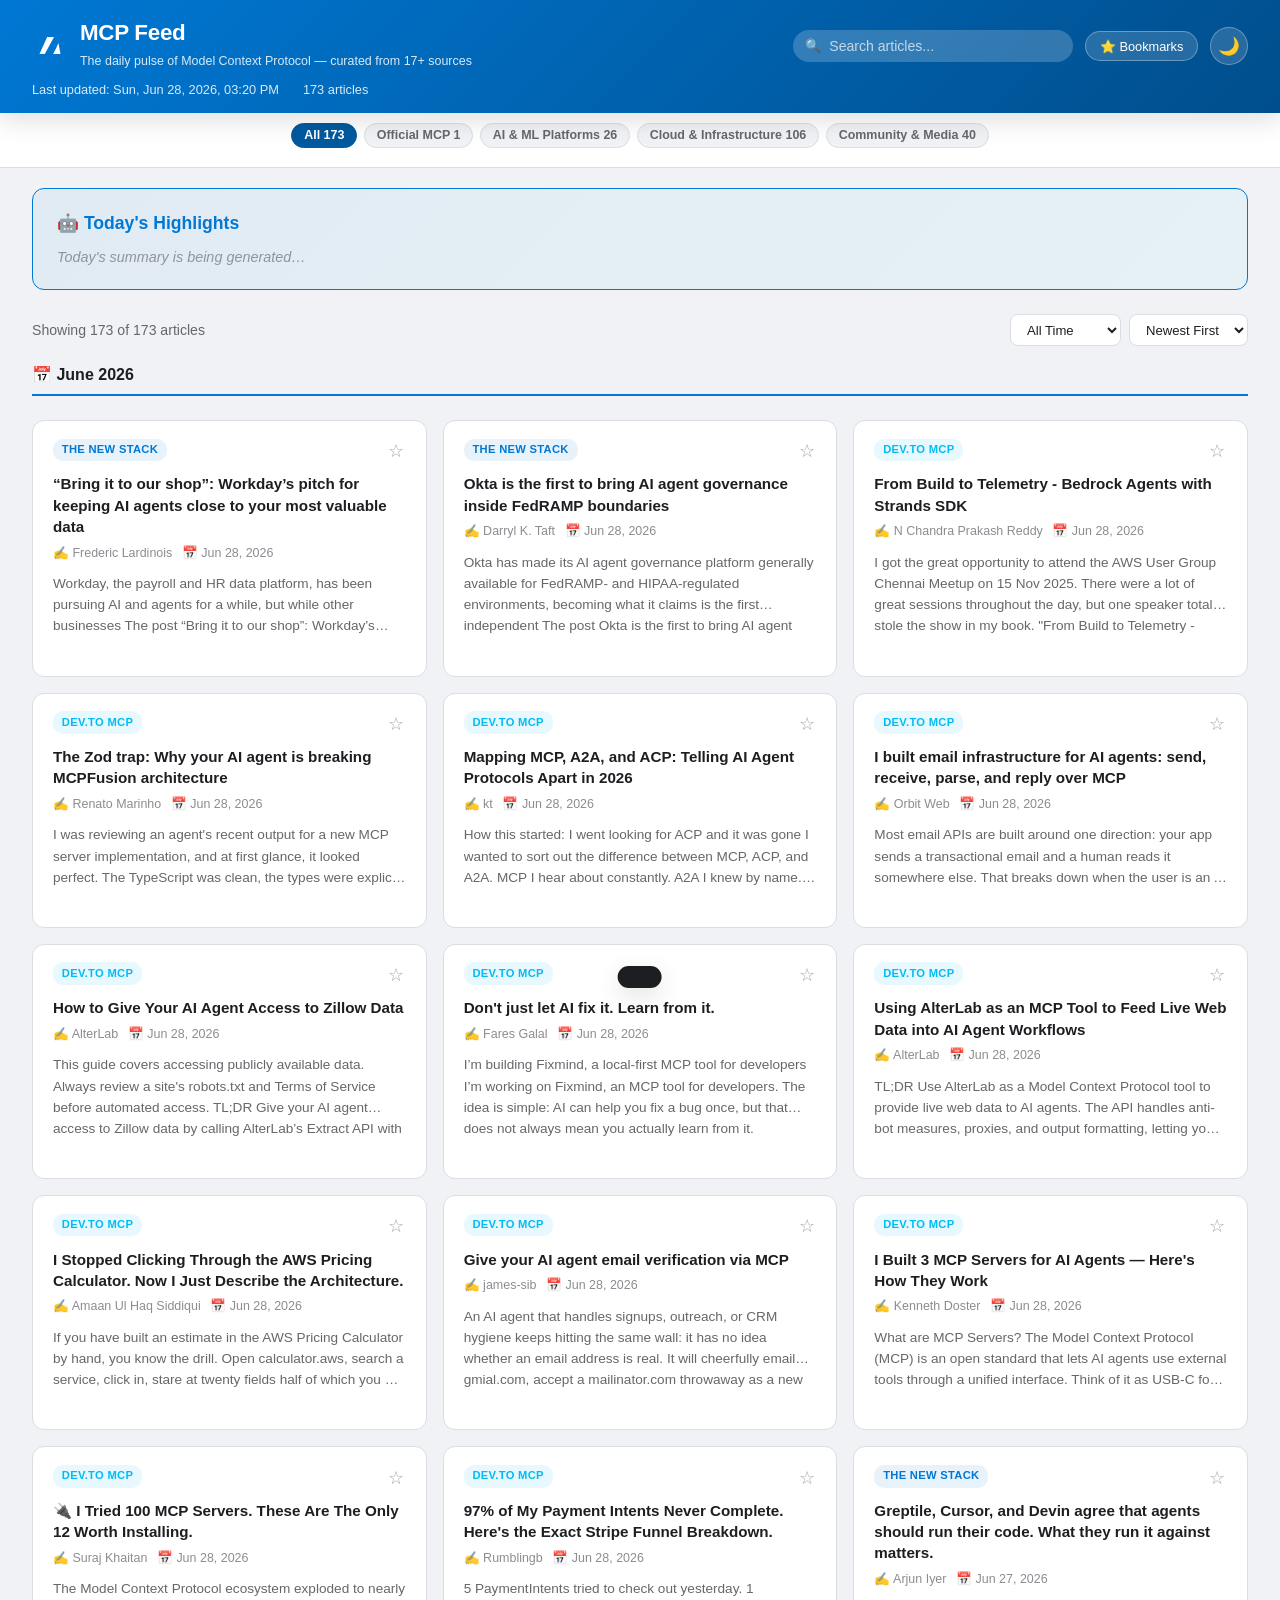
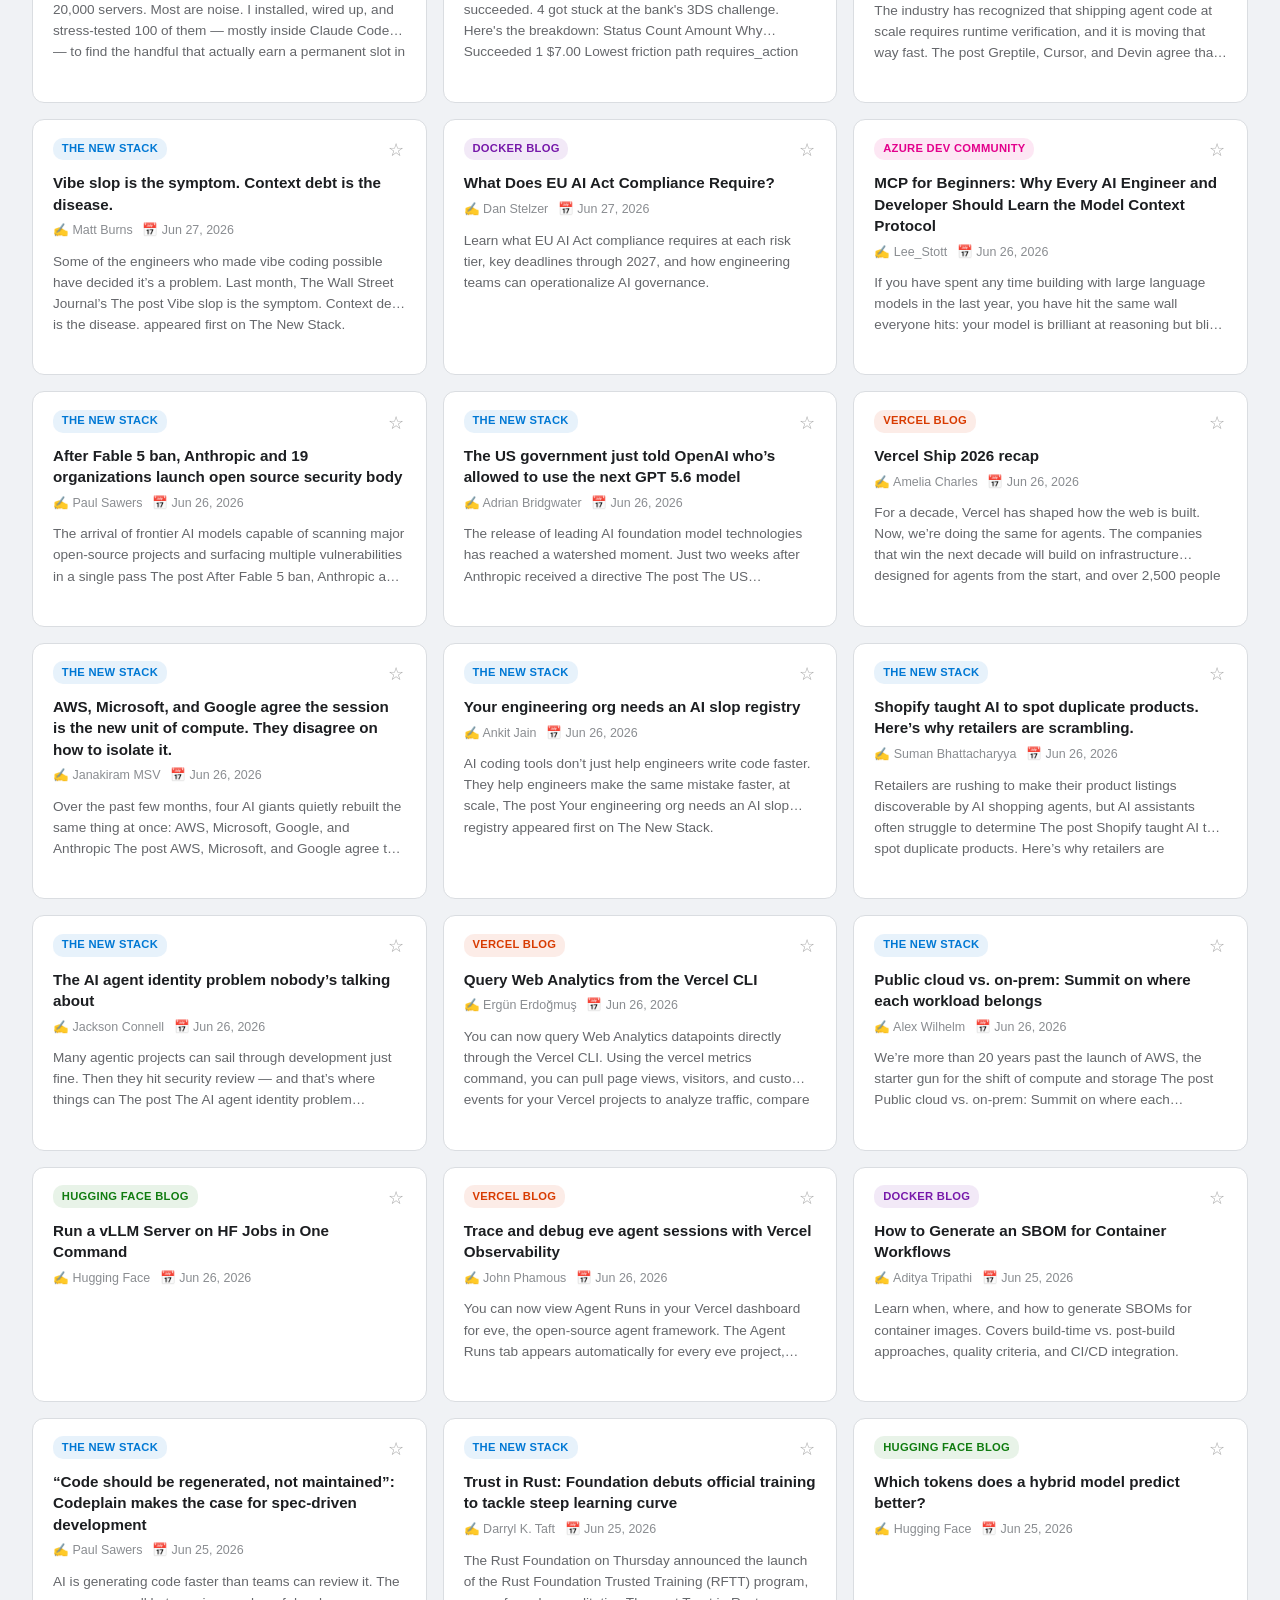
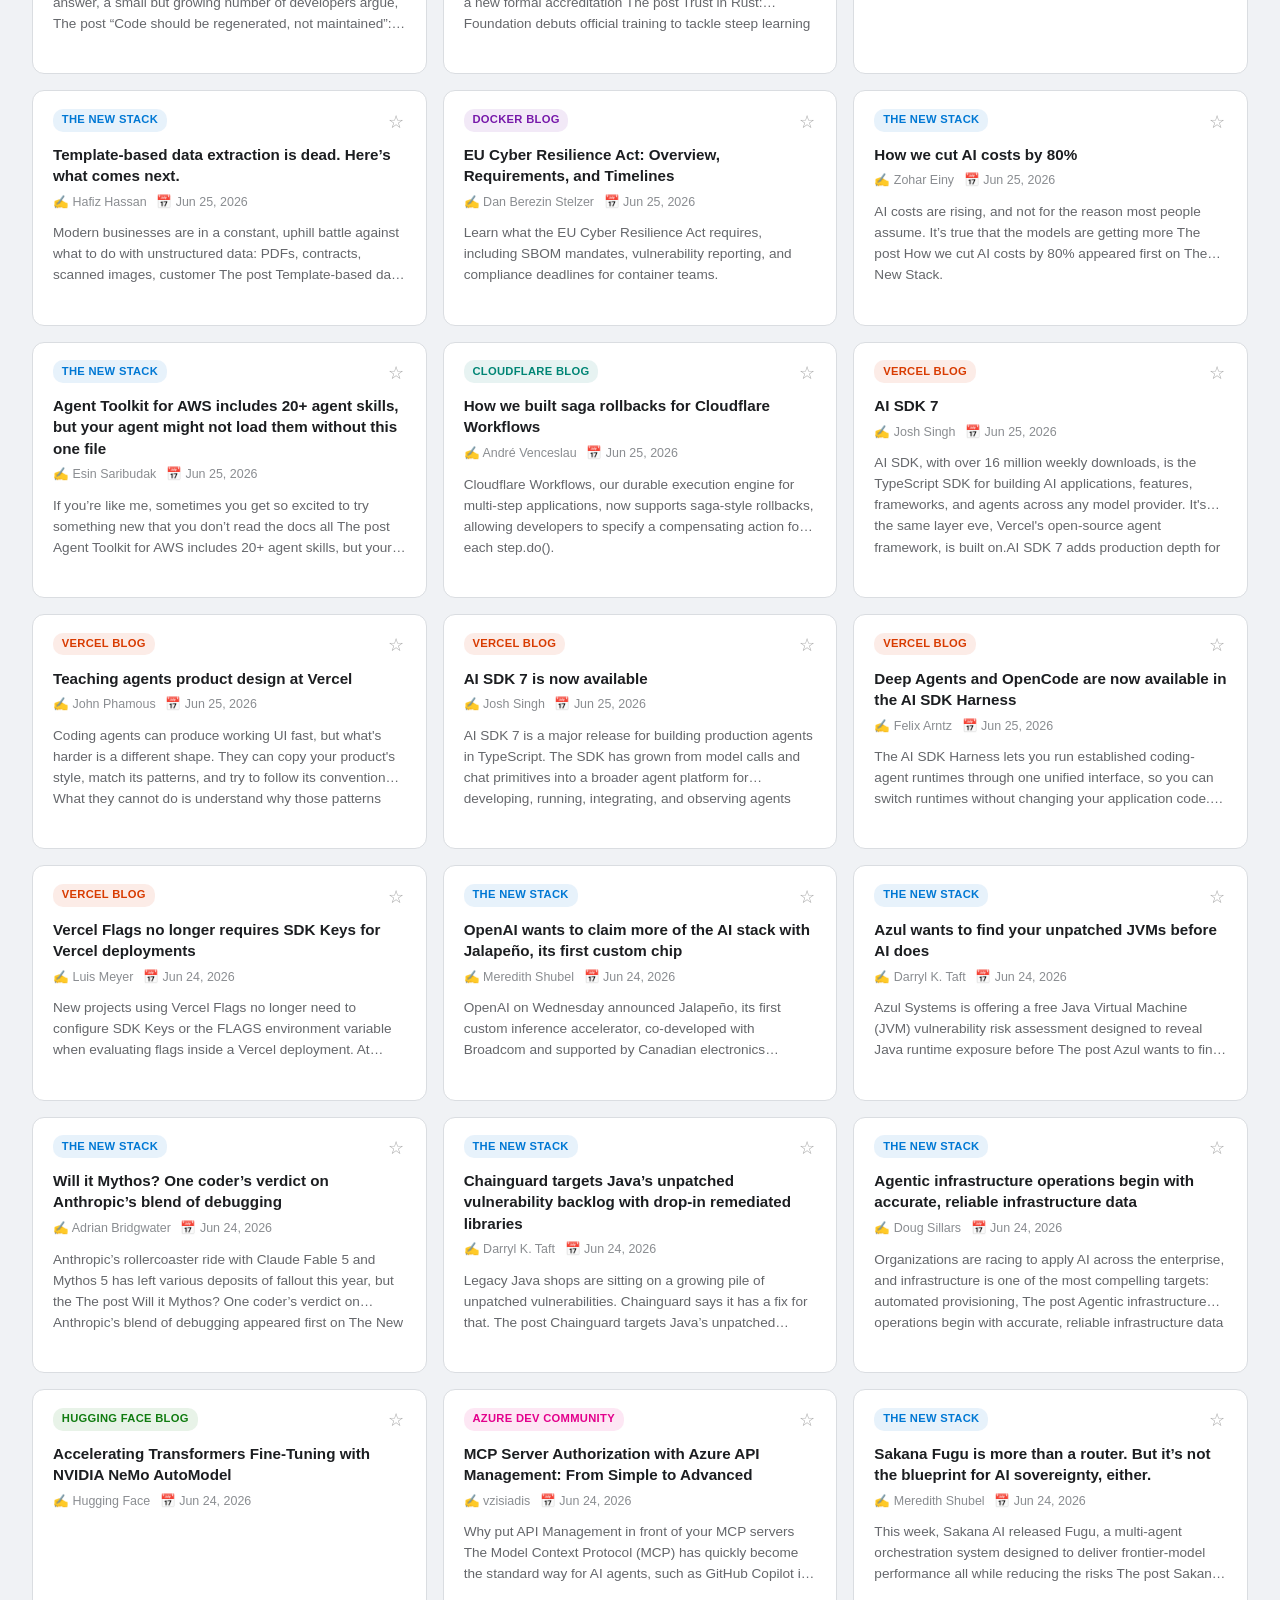
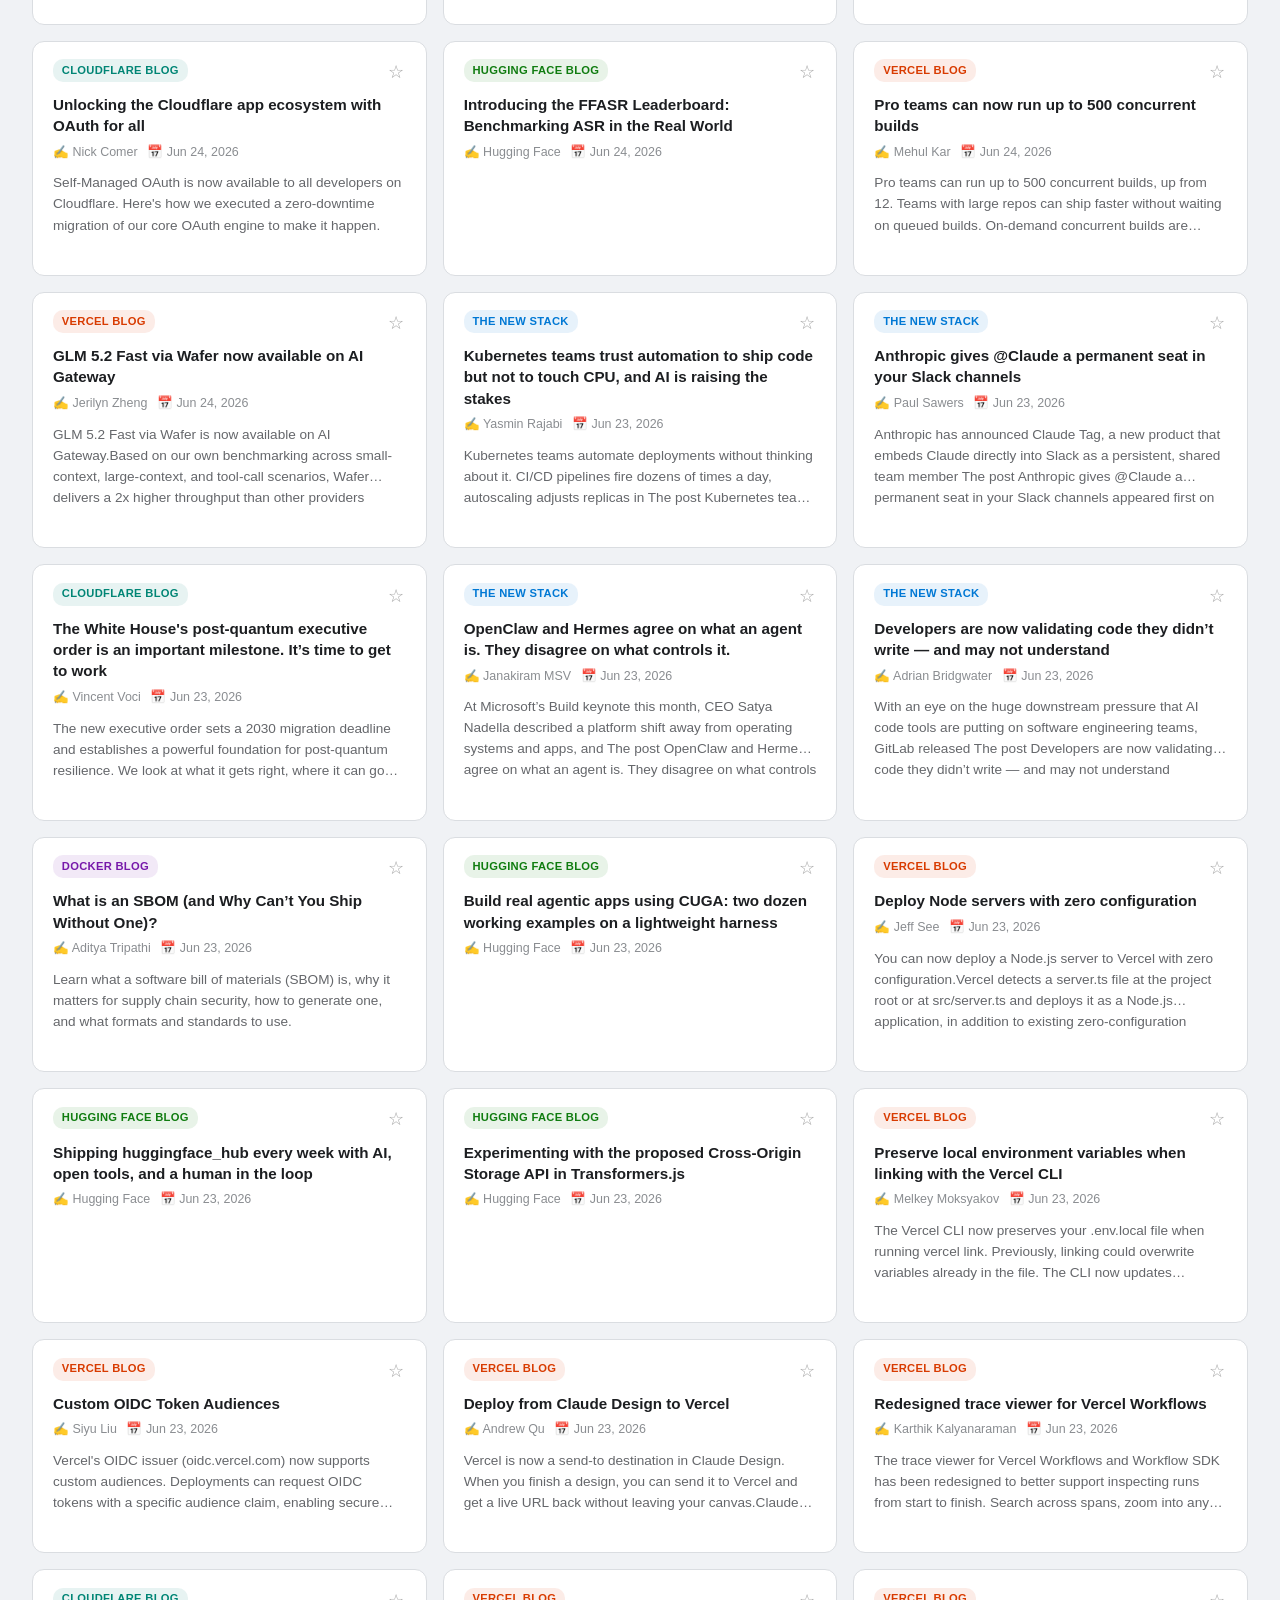
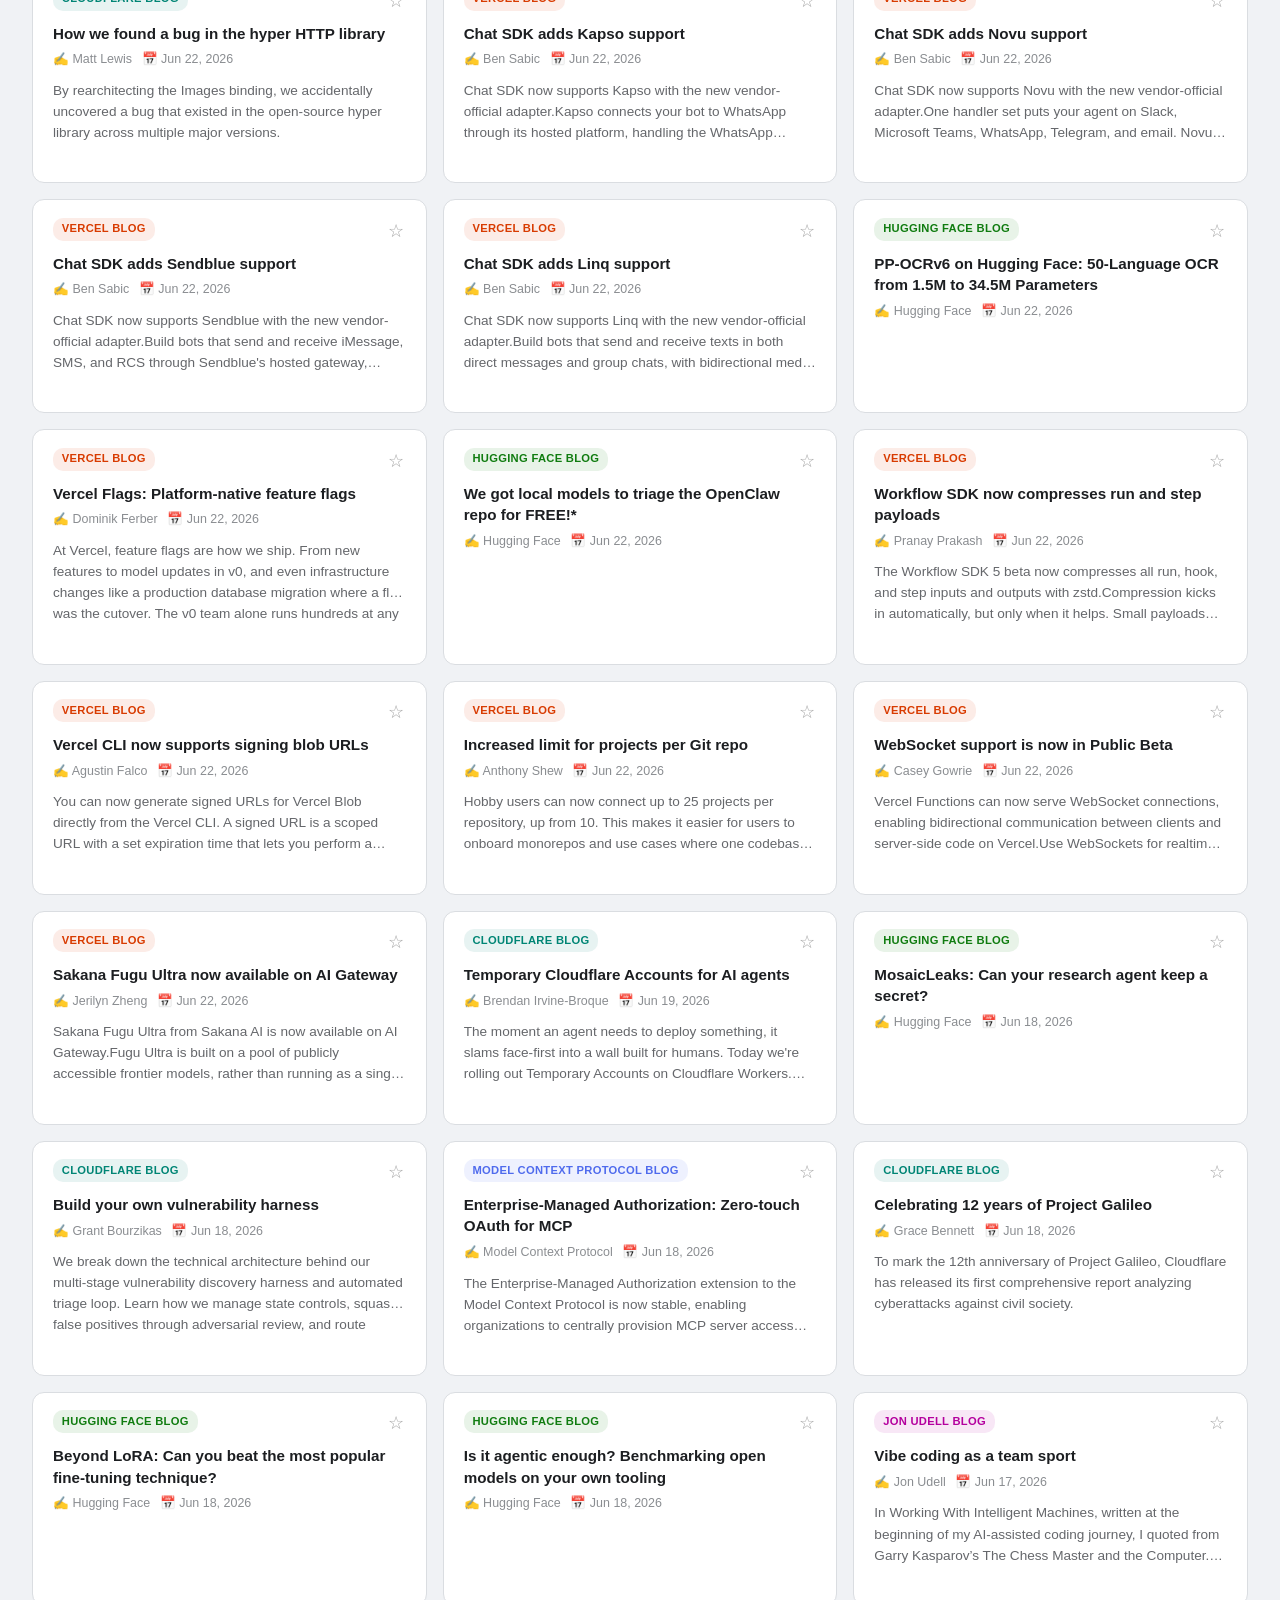
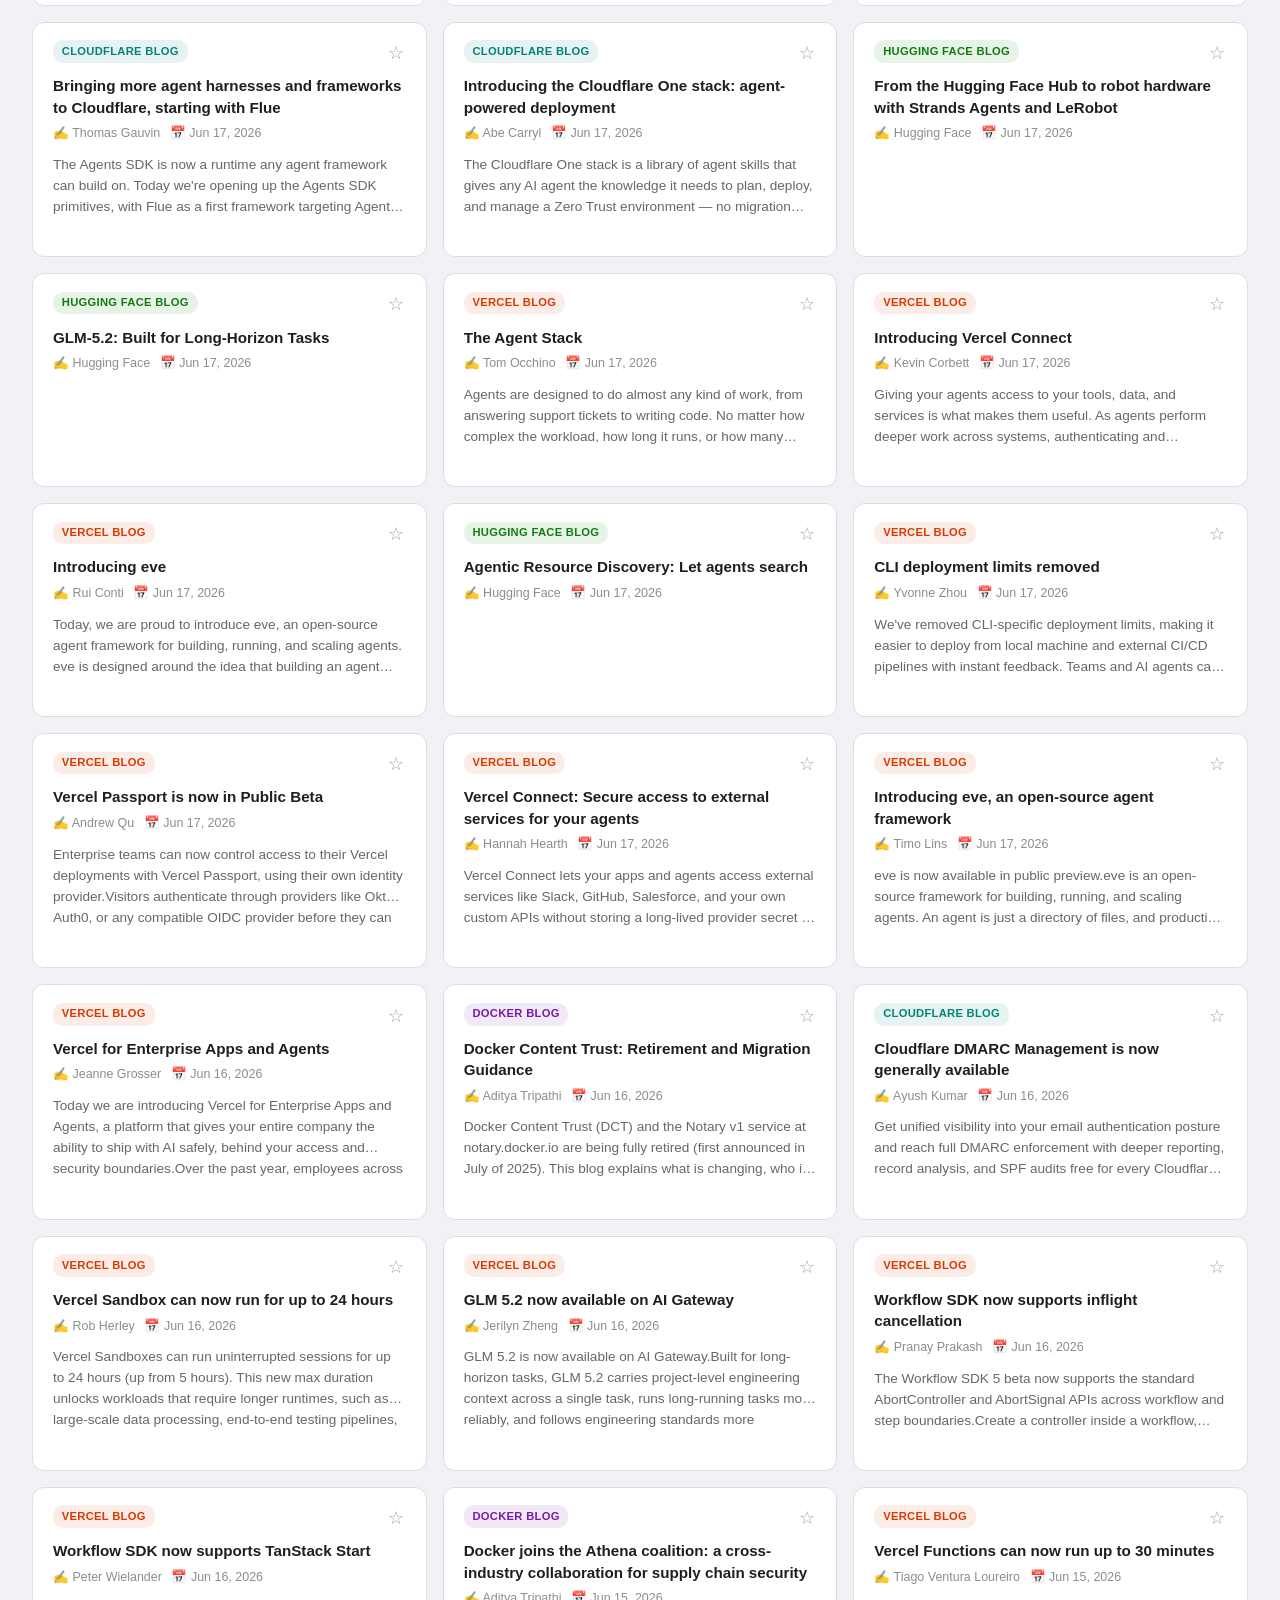
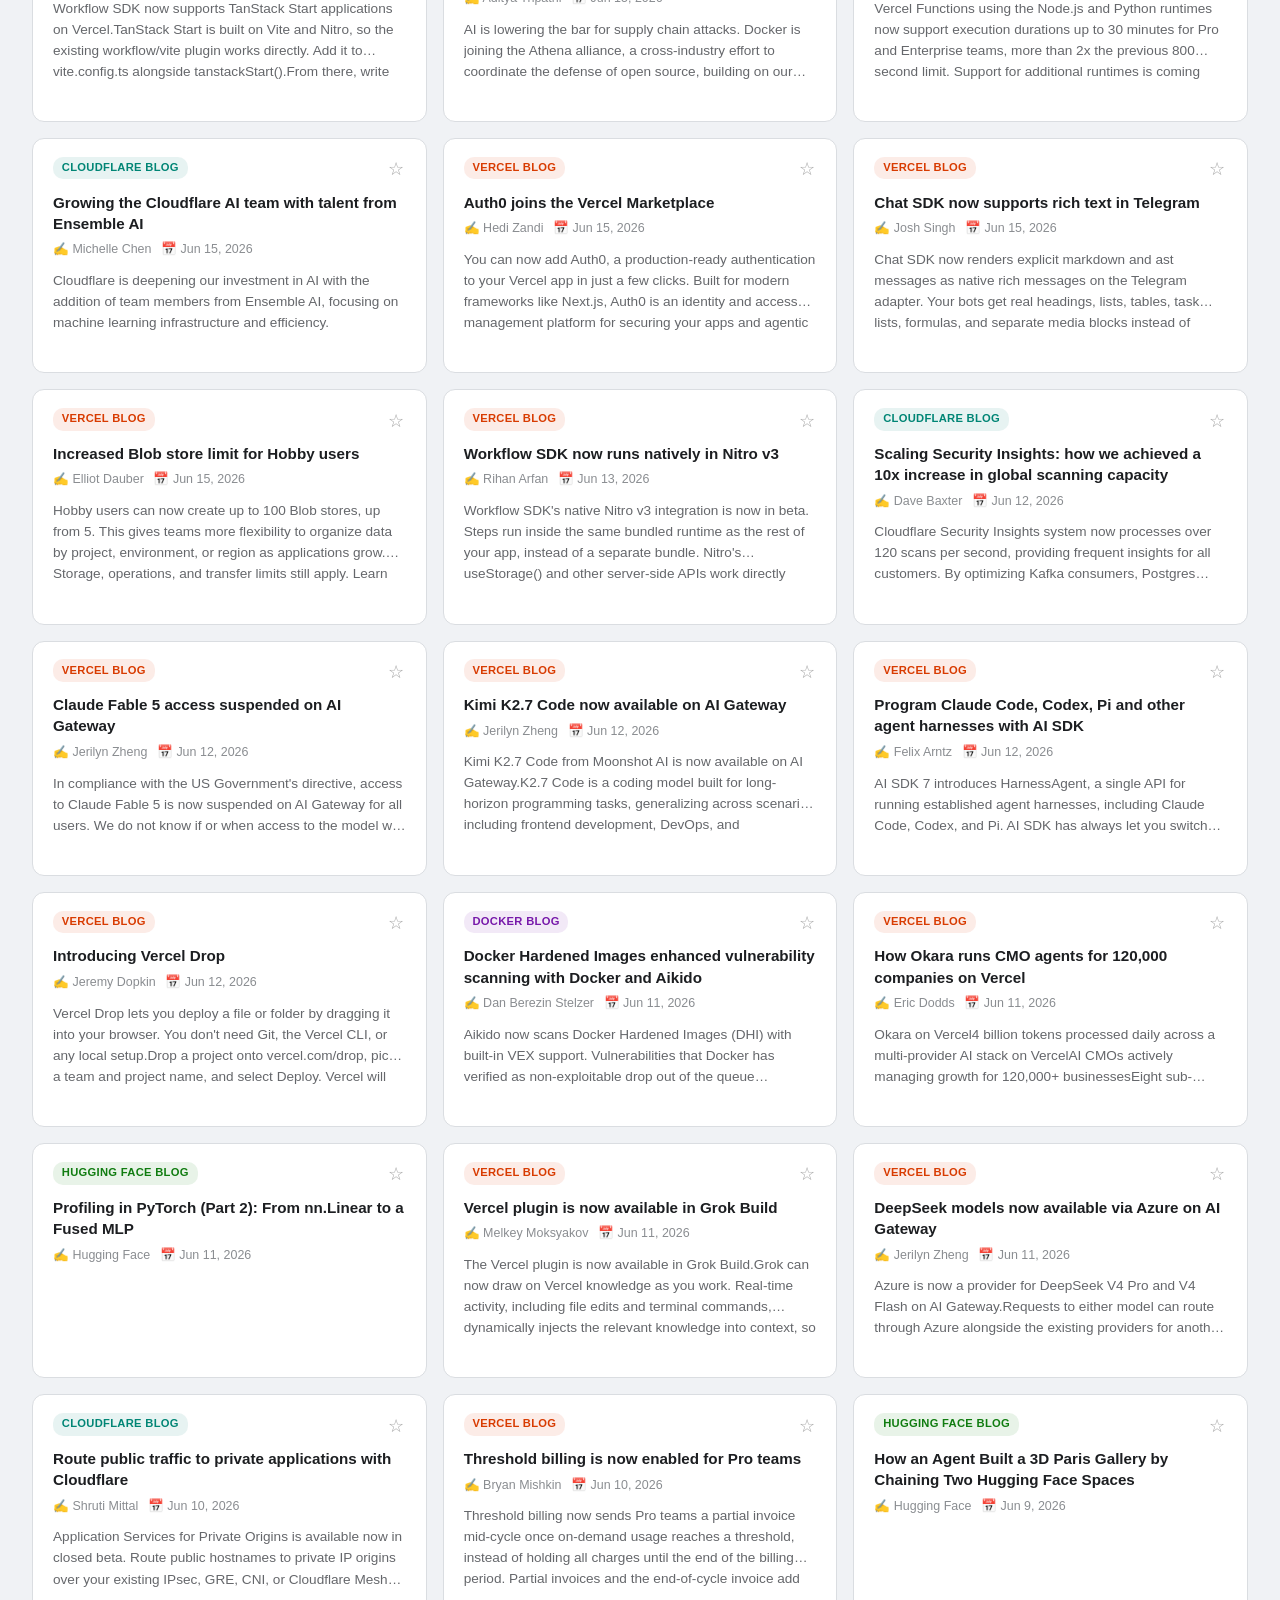
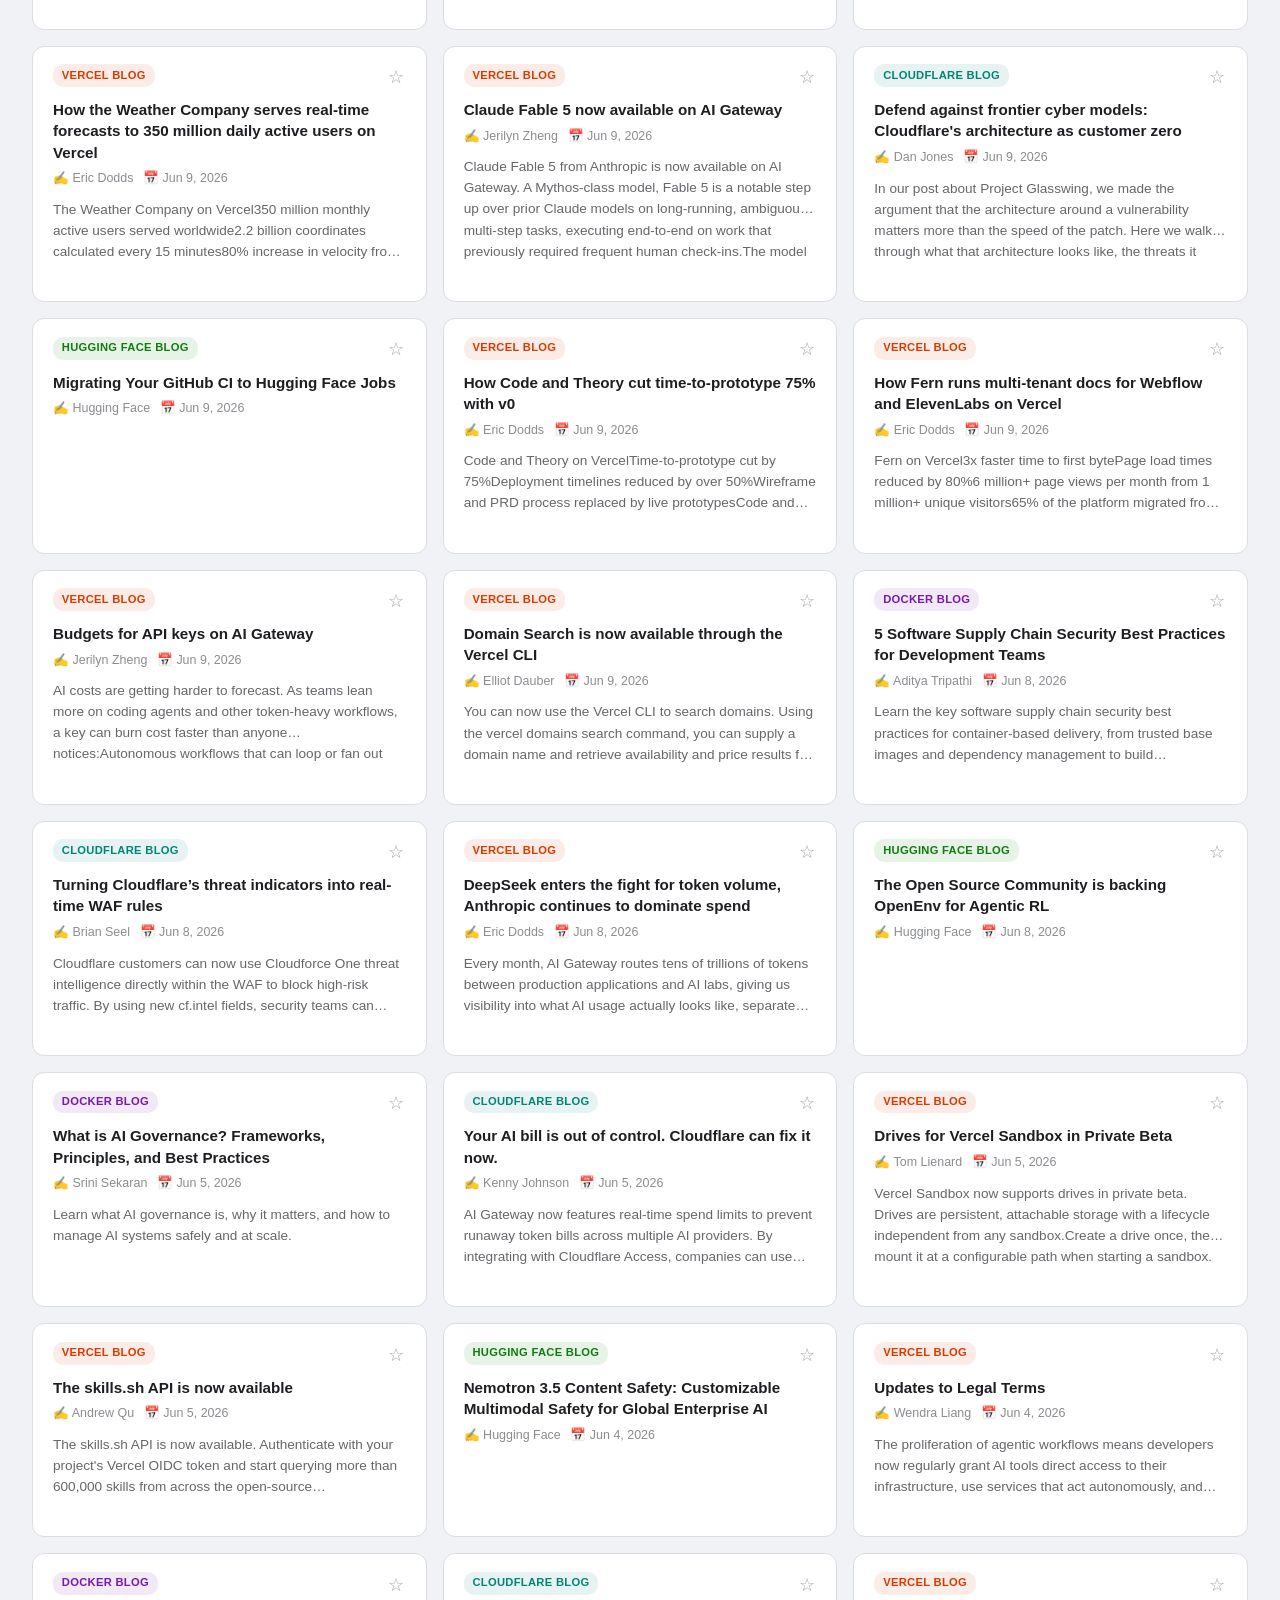
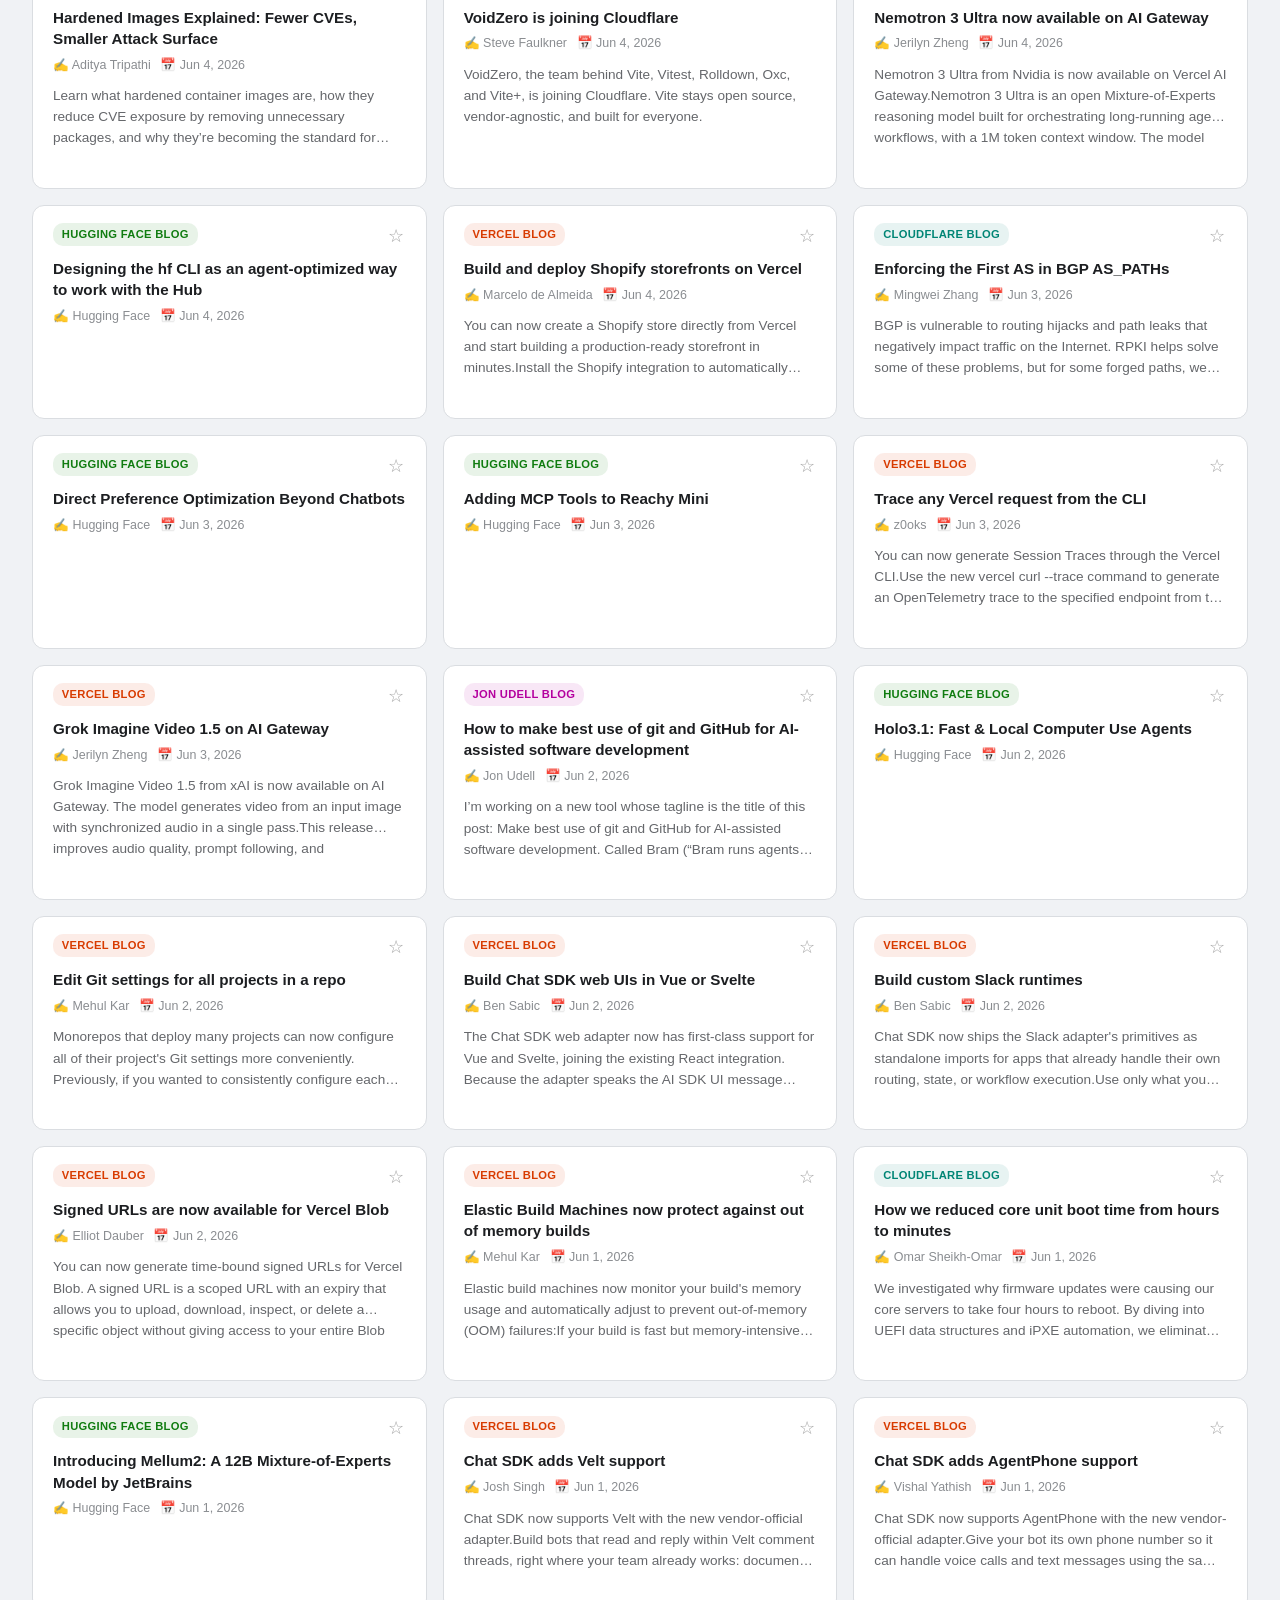
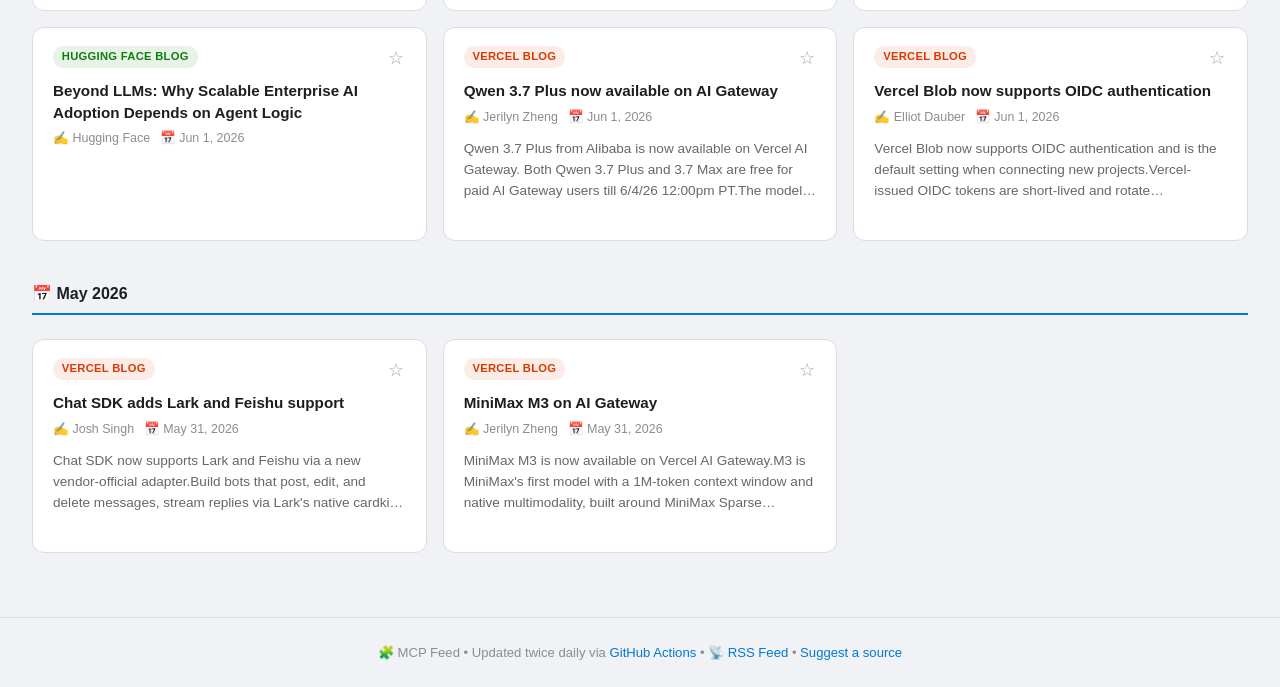
==== commit fc2625c9: "Add source suggestion form and weekly email digest - suggest.html: form to submit RSS sources via Po" ====
--- a/index.html
+++ b/index.html
@@ -114,7 +114,7 @@
   <div class="toast" id="toast"></div>
 
   <footer>
-    <p>🧩 MCP Feed &bull; Updated daily via <a href="https://github.com/RemseyMailjard/mcpnewsfeed" target="_blank" rel="noopener">GitHub Actions</a> &bull; <a href="data/mcp-feed.xml" target="_blank" rel="noopener">📡 RSS Feed</a></p>
+    <p>🧩 MCP Feed &bull; Updated twice daily via <a href="https://github.com/RemseyMailjard/mcpnewsfeed" target="_blank" rel="noopener">GitHub Actions</a> &bull; <a href="data/mcp-feed.xml" target="_blank" rel="noopener">📡 RSS Feed</a> &bull; <a href="suggest.html">Suggest a source</a></p>
   </footer>
 
   <script src="js/app.js"></script>
